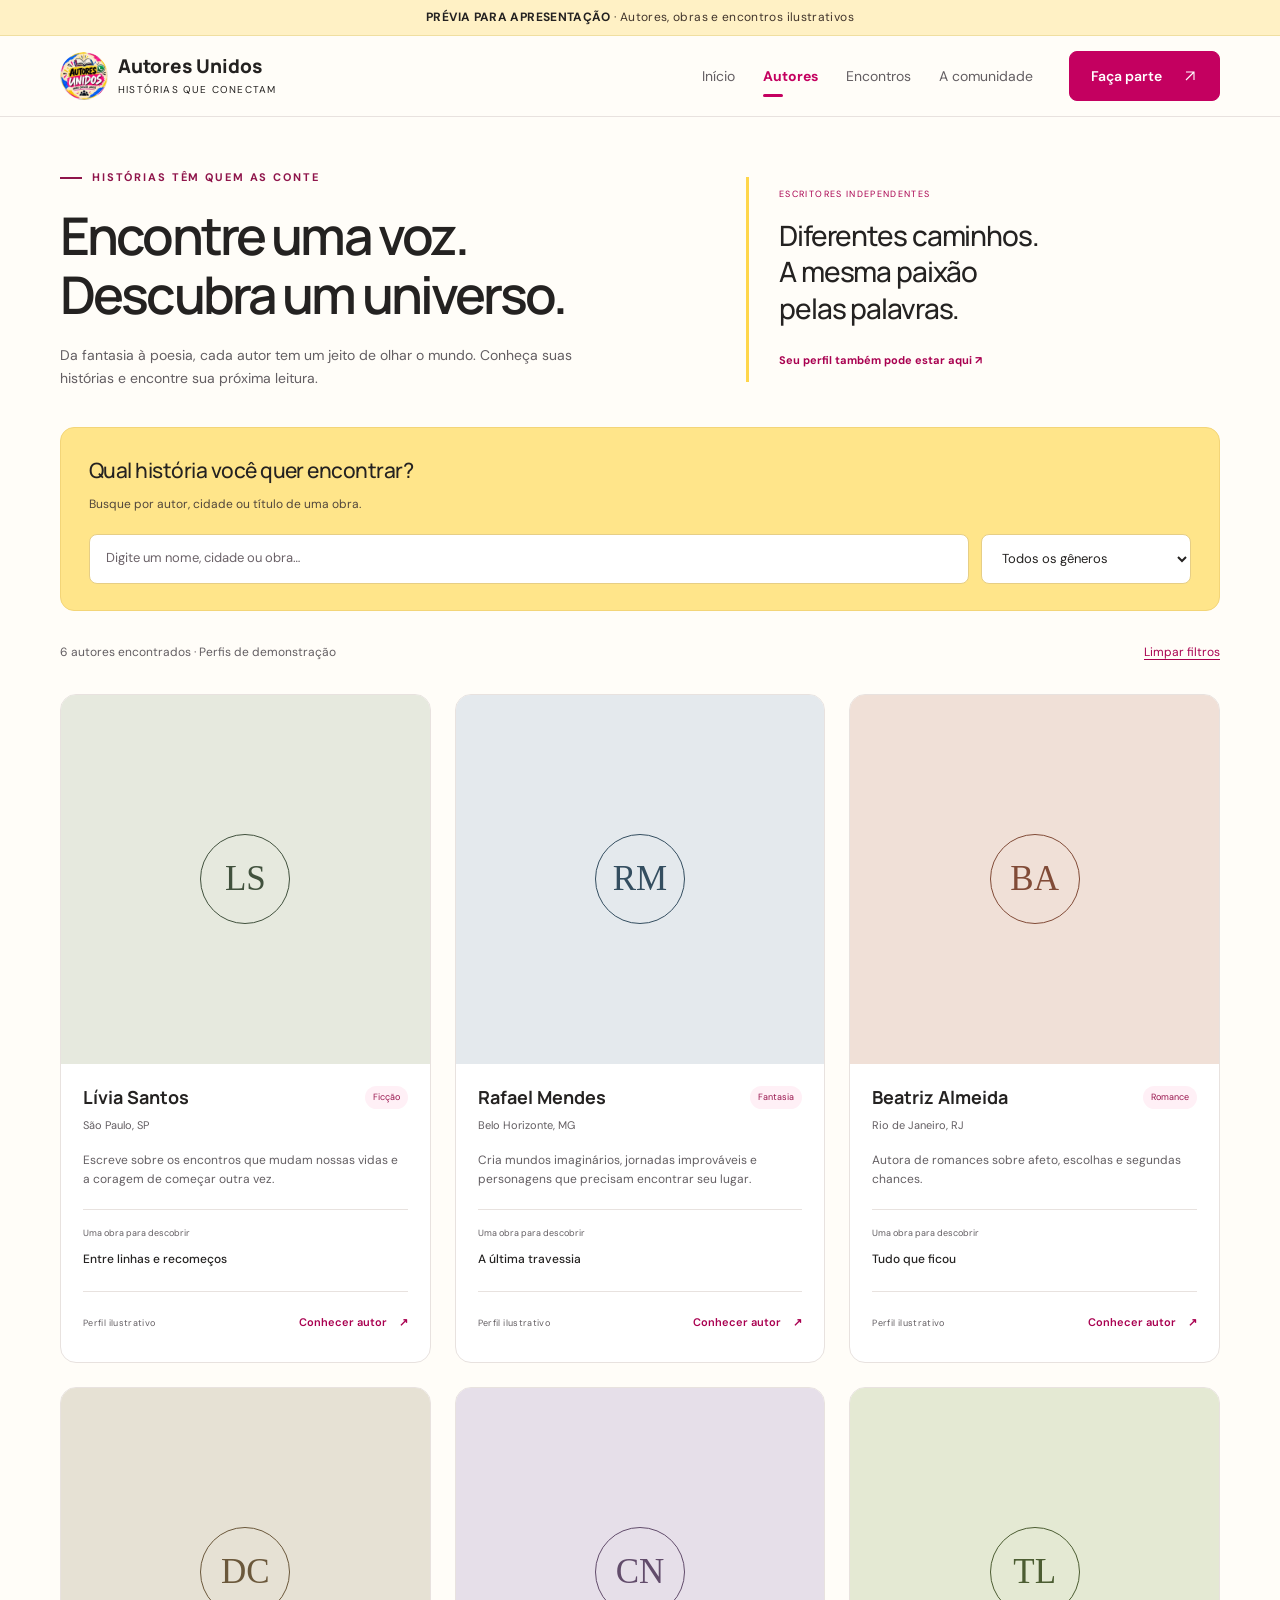
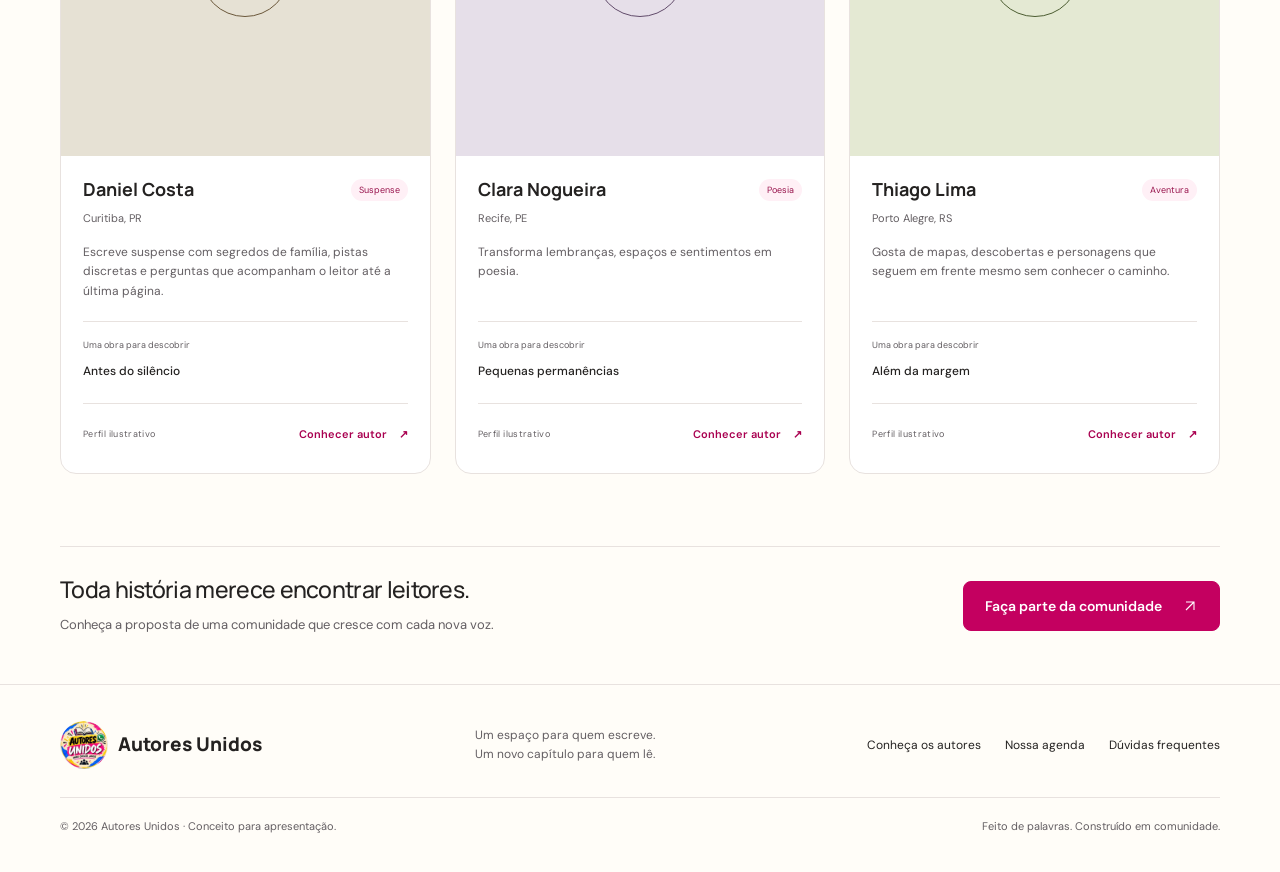
==== autores.html @ 0a494c83 "Reequilibra identidade com rosa e amarelo predominantes e títulos em preto" ====
<!doctype html>
<html lang="pt-BR"><head><meta charset="utf-8"><meta name="viewport" content="width=device-width,initial-scale=1"><meta name="theme-color" content="#c40060"><meta name="description" content="Conheça a proposta do Autores Unidos: uma comunidade para descobrir escritores, compartilhar histórias e crescer juntos."><title>Explore os autores · Autores Unidos</title><link rel="stylesheet" href="styles.css?v=20261111-pink-yellow-v7"><script src="app.js?v=20261111-pink-yellow-v7" defer></script></head><body data-page="authors"><div data-header></div><main id="conteudo"><div class="wrap"><section class="authors-intro"><div><div class="eyebrow">Histórias têm quem as conte</div><h1>Encontre uma voz.<br>Descubra um universo.</h1><p>Da fantasia à poesia, cada autor tem um jeito de olhar o mundo. Conheça suas histórias e encontre sua próxima leitura.</p></div><aside class="authors-invitation"><span>ESCRITORES INDEPENDENTES</span><strong>Diferentes caminhos.<br>A mesma paixão<br>pelas palavras.</strong><a class="text-link" href="participar.html#cadastro">Seu perfil também pode estar aqui ↗</a></aside></section><section class="catalogue" id="catalogo" aria-labelledby="catalogue-title"><div class="discovery-search"><div><h2 id="catalogue-title">Qual história você quer encontrar?</h2><p>Busque por autor, cidade ou título de uma obra.</p></div><div class="toolbar"><label><span class="sr-only">Buscar por nome, cidade ou obra</span><input id="search" type="search" placeholder="Digite um nome, cidade ou obra…" autocomplete="off"></label><label class="sr-only" for="genre">Filtrar por gênero</label><select id="genre"><option value="">Todos os gêneros</option><option>Ficção</option><option>Fantasia</option><option>Romance</option><option>Suspense</option><option>Poesia</option><option>Aventura</option></select></div></div><div class="catalogue-heading"><p class="results" id="result-count" role="status" aria-live="polite"></p><button class="clear-filters" id="clear-filters" type="button">Limpar filtros</button></div><div class="authors catalogue-grid" data-authors="6"></div></section><section class="quiet-cta"><div><h2>Toda história merece encontrar leitores.</h2><p>Conheça a proposta de uma comunidade que cresce com cada nova voz.</p></div><a class="button" href="participar.html#cadastro">Faça parte da comunidade <span aria-hidden="true">↗</span></a></section></div></main><div data-footer></div></body></html>
---- styles.css ----
@import url('https://fonts.googleapis.com/css2?family=DM+Sans:wght@400;500;600;700&family=Manrope:wght@400;500;600;700;800&display=swap');
:root{--paper:#fffdf8;--white:#fff;--ink:#242221;--muted:#635e62;--accent:#a90050;--yellow:#ffd64a;--line:#e8e2df;--pink:#c40060;--soft:#f7f2ee;--radius:16px}*{box-sizing:border-box}body{margin:0;background:var(--paper);color:var(--ink);font-family:'DM Sans',sans-serif;line-height:1.6}h1,h2,h3,p{margin:0}h1,h2,h3,.brand{font-family:Manrope,sans-serif}a{color:inherit;text-decoration:none}button,input,select{font:inherit}button,a,input,select,summary{outline-offset:5px}button{cursor:pointer}button:focus-visible,a:focus-visible,input:focus-visible,select:focus-visible,summary:focus-visible{outline:3px solid var(--pink)}.wrap{width:min(1160px,calc(100% - 64px));margin:auto}.notice{background:var(--accent);color:white;text-align:center;padding:8px 16px;font-size:12px;letter-spacing:.03em}.notice b{color:var(--yellow)}header{border-bottom:1px solid var(--line);background:var(--paper);position:sticky;top:0;z-index:10}.nav{height:86px;display:flex;align-items:center;gap:36px}.brand{font-size:19px;font-weight:800;display:inline-flex;align-items:center;gap:10px;line-height:1.15}.brand svg{width:36px;height:36px;flex-shrink:0}.brand small{display:block;font:10px 'DM Sans',sans-serif;letter-spacing:.17em;margin-top:5px;text-transform:uppercase}.nav nav{display:flex;gap:28px;margin-left:auto;align-items:center}.nav nav a{font-size:14px;color:var(--muted)}.nav nav a[aria-current=page]{color:var(--accent);font-weight:700}.button{display:inline-flex;align-items:center;justify-content:center;gap:20px;background:var(--accent);color:#fff;border:1px solid var(--accent);border-radius:8px;padding:13px 21px;font-size:14px;font-weight:600;min-height:48px;transition:background .18s,transform .18s}.button:hover{background:#a30050;transform:translateY(-2px)}.button.light{background:transparent;color:var(--ink);border-color:var(--line)}.button.light:hover{background:var(--soft)}.button.lime{background:var(--yellow);border-color:var(--yellow);color:var(--accent)}.menu{display:none;background:none;border:1px solid var(--line);border-radius:8px;padding:9px 13px;margin-left:auto}.eyebrow{font-size:11px;letter-spacing:.17em;text-transform:uppercase;font-weight:700;color:var(--accent);display:flex;align-items:center;gap:10px;margin-bottom:20px}.eyebrow:before{content:'';width:22px;height:2px;background:currentColor}h1{font-size:clamp(38px,5.3vw,66px);line-height:1.09;letter-spacing:-.055em;font-weight:600}h1 em{font-style:normal;color:var(--accent)}.hero{display:grid;grid-template-columns:1.05fr 1fr;gap:60px;align-items:center;padding:70px 0}.hero p{color:var(--muted);font-size:16px;max-width:440px;margin:24px 0 28px}.actions{display:flex;gap:12px;flex-wrap:wrap}.hero-foot{display:flex;align-items:center;gap:12px;margin-top:30px;font-size:12px;color:var(--muted)}.dots{display:flex;padding-left:5px}.dots i{width:28px;height:28px;display:grid;place-items:center;font-style:normal;background:var(--accent);color:#fff;border:2px solid var(--paper);border-radius:50%;margin-left:-5px;font-size:9px}.dots i:nth-child(2){background:var(--pink)}.dots i:nth-child(3){background:#a90050}.studio{background:#fff1c8;min-height:450px;border-radius:100px 16px 16px 16px;padding:36px 30px 22px;position:relative;display:flex;flex-direction:column;justify-content:space-between}.studio-top{display:flex;justify-content:flex-end;color:var(--accent);font-size:10px;text-transform:uppercase;letter-spacing:.16em}.book-scene{display:flex;align-items:center;justify-content:center;gap:12px;padding:40px 12px 28px;position:relative;border-bottom:12px solid #e9bd37}.book{aspect-ratio:2/3;width:140px;border-radius:2px 6px 6px 2px;box-shadow:inset 6px 0 0 #ffffff20,6px 10px 15px #17285620;display:flex;flex-direction:column;justify-content:space-between;padding:18px 14px;background:var(--accent);color:#f7f0d9;position:relative;overflow:hidden}.book small{font-size:7px;letter-spacing:.12em;text-transform:uppercase;position:relative;z-index:1}.book strong{font-family:Georgia,serif;font-weight:400;line-height:1.12;font-size:25px;position:relative;z-index:1}.book:after{content:'';width:130px;height:130px;border:1px solid #ffffff40;border-radius:50%;position:absolute;bottom:-25px;right:-40px;box-shadow:0 0 0 16px #ffffff0a,0 0 0 32px #ffffff0a}.book:nth-child(1){transform:rotate(-9deg) translateY(12px);background:#b45435}.book:nth-child(2){transform:translateY(-10px);z-index:1}.book:nth-child(3){transform:rotate(9deg) translateY(12px);background:#d5b56b;color:#352f23}.book-scene .book{width:30%;min-width:0}.studio-bottom{display:flex;align-items:center;justify-content:space-between;padding-top:24px;font-size:12px;color:var(--accent);gap:16px}.studio-bottom strong{font-family:Manrope;font-size:20px;font-weight:500;line-height:1.3}.studio-bottom span{width:48px;height:48px;border:1px solid #dec778;border-radius:50%;display:grid;place-items:center;font-size:24px;flex:none}.values{border-top:1px solid var(--line);border-bottom:1px solid var(--line);display:grid;grid-template-columns:repeat(3,1fr);padding:26px 0;gap:32px}.value{display:flex;gap:18px;align-items:flex-start}.value .number{font-size:12px;color:var(--pink);padding-top:3px}.value h2{font-size:16px;margin-bottom:5px}.value p{font-size:13px;color:var(--muted)}.section{padding:72px 0}.section-head{display:flex;align-items:flex-end;justify-content:space-between;gap:20px;margin-bottom:28px}.section-head h2{font-size:32px;font-weight:600;letter-spacing:-.04em;line-height:1.2}.section-head p{color:var(--muted);font-size:14px;margin-top:10px}.text-link{font-size:13px;color:var(--accent);font-weight:700;white-space:nowrap}.text-link:hover{text-decoration:underline}.authors{display:grid;grid-template-columns:repeat(4,1fr);gap:20px}.author{background:var(--white);border:1px solid var(--line);border-radius:var(--radius);overflow:hidden}.portrait{height:164px;background:var(--soft);display:flex;align-items:center;justify-content:center;position:relative;overflow:hidden}.portrait .monogram{width:90px;height:90px;border:1px solid currentColor;border-radius:50%;display:grid;place-items:center;font-family:Georgia,serif;font-size:35px}.portrait:after{content:'';position:absolute;width:220px;height:220px;border:1px solid currentColor;opacity:.13;border-radius:50%;top:65px;left:-80px}.portrait small{position:absolute;top:12px;left:14px;font-size:9px;letter-spacing:.1em;text-transform:uppercase}.author-body{padding:20px}.author h3{font-size:16px}.author p{font-size:12px;color:var(--muted);margin:6px 0 18px}.tag{border:1px solid var(--line);border-radius:20px;font-size:10px;padding:3px 9px;display:inline-block}.author-bottom{display:flex;align-items:center;justify-content:space-between;gap:12px}.icon-button{border:1px solid var(--line);border-radius:50%;width:34px;height:34px;background:none;color:var(--accent);display:grid;place-items:center}.icon-button:hover{background:var(--yellow)}.agenda-bg{background:#faf5ee;border-block:1px solid var(--line)}.event{display:grid;grid-template-columns:70px 1fr auto;gap:28px;align-items:center;padding:24px 0;border-top:1px solid #e8e2df}.date{border:1px solid #e8dfd5;border-radius:10px;text-align:center;padding:10px 0;color:var(--accent)}.date strong{font:600 28px Manrope;display:block;line-height:1.2}.date span{font-size:10px;text-transform:uppercase;letter-spacing:.1em}.event h3{font-size:18px;font-weight:600;margin:7px 0}.event p{font-size:12px;color:var(--muted)}.event .tag{background:var(--paper)}.event>button{font-size:13px}.community{display:grid;grid-template-columns:.8fr 1fr;gap:80px;align-items:start}.community h2{font-size:38px;font-weight:500;line-height:1.15;letter-spacing:-.04em;margin-bottom:20px}.community p{color:var(--muted);font-size:14px}.steps{list-style:none;padding:0;margin:0}.steps li{display:flex;gap:22px;padding:20px 0;border-top:1px solid var(--line)}.steps b{color:var(--pink);font-size:13px}.steps h3{font-size:17px;margin-bottom:6px}.cta-panel{background:var(--accent);border-radius:20px;padding:46px;display:flex;align-items:center;justify-content:space-between;gap:28px;color:#fff;margin-bottom:72px}.cta-panel h2{font-size:30px;font-weight:500;letter-spacing:-.04em;line-height:1.2}.cta-panel p{font-size:14px;color:#e2eaff;margin-top:12px;max-width:500px}.cta-panel .button{flex:none}footer{border-top:1px solid var(--line);padding:36px 0}.footer-top{display:flex;align-items:center;justify-content:space-between;gap:24px}.footer-top p{font-size:12px;color:var(--muted);max-width:260px}.footer-links{display:flex;gap:24px;font-size:12px}.footer-bottom{border-top:1px solid var(--line);margin-top:28px;padding-top:20px;display:flex;justify-content:space-between;gap:16px;font-size:11px;color:var(--muted)}.page-head{padding:60px 0 34px;max-width:760px}.page-head h1{font-size:46px}.page-head p{color:var(--muted);margin-top:18px}.toolbar{display:flex;gap:12px;flex-wrap:wrap;margin-bottom:24px}.toolbar label{flex:1;min-width:180px}.toolbar input,.toolbar select{width:100%;min-height:48px;padding:12px 16px;border:1px solid var(--line);background:white;border-radius:8px;color:var(--ink)}.toolbar select{width:auto;min-width:160px}.sr-only{position:absolute;width:1px;height:1px;padding:0;overflow:hidden;clip:rect(0,0,0,0);white-space:nowrap;border:0}.results{font-size:12px;color:var(--muted);margin-bottom:20px}.empty{padding:40px;border:1px dashed var(--line);border-radius:12px;text-align:center;grid-column:1/-1}.participation{display:grid;grid-template-columns:1fr 1fr;gap:60px;padding-bottom:72px}.form-box{background:white;padding:32px;border:1px solid var(--line);border-radius:16px}.form-box h2{font-size:22px;margin-bottom:12px}.form-box p{font-size:13px;color:var(--muted);margin-bottom:24px}.field{display:block;margin:18px 0;font-size:13px;font-weight:600}.field input,.field select{display:block;width:100%;margin-top:8px;padding:12px;border:1px solid var(--line);border-radius:8px;min-height:48px;background:white;color:var(--ink)}.check{font-size:12px;display:flex;gap:10px;align-items:flex-start;margin:20px 0;color:var(--muted)}.check input{margin-top:4px}.form-box .button{width:100%}.success{border-left:3px solid var(--accent);background:var(--soft);padding:18px;margin-top:20px;font-size:14px}details{border-top:1px solid var(--line);padding:20px 0}summary{cursor:pointer;font-weight:600;font-size:14px}details p{margin-top:12px!important}.faq{margin-top:32px}.faq h2{margin-bottom:20px}dialog{border:1px solid var(--line);border-radius:18px;padding:0;width:min(560px,calc(100% - 32px));max-height:85dvh;color:var(--ink);background:var(--paper)}dialog::backdrop{background:#111d38c4;backdrop-filter:blur(4px)}.modal-head{display:flex;justify-content:space-between;align-items:center;padding:18px 24px;border-bottom:1px solid var(--line)}.modal-head p{font-size:11px;letter-spacing:.1em;text-transform:uppercase;color:var(--muted)}.modal-body{padding:28px}.modal-body h2{font-size:28px;letter-spacing:-.04em;line-height:1.2;margin:16px 0}.modal-body p{font-size:14px;color:var(--muted);margin:12px 0}.modal-body h3{font-size:16px;margin:24px 0 10px}.modal-body ul{padding-left:20px;font-size:14px;color:var(--muted)}.modal-body .book{width:110px;margin:16px 0}.modal-body .button{margin-top:12px}.demo-note{font-size:11px!important;background:#fff1c8;padding:12px;border-radius:6px;color:var(--accent)!important}.skip{position:fixed;top:-60px;left:12px;z-index:100;background:white;padding:10px}.skip:focus{top:10px}.catalogue{padding-bottom:72px}
@media(min-width:1500px){.hero{padding-block:90px}}@media(max-width:1000px){.hero{gap:30px}.studio{min-height:400px;padding:26px 20px}.book strong{font-size:20px}.authors{grid-template-columns:repeat(2,1fr)}.community{gap:40px}.nav{gap:20px}.nav nav{gap:18px}.nav>.button{padding-inline:14px}}@media(max-width:760px){.wrap{width:calc(100% - 40px)}.nav{height:72px}.nav>.button{display:none}.menu{display:block}.nav nav{display:none;position:absolute;top:72px;left:0;right:0;background:var(--paper);border-bottom:1px solid var(--line);padding:20px;flex-direction:column;align-items:stretch;gap:0}.nav nav.open{display:flex}.nav nav a{padding:12px}.hero{grid-template-columns:1fr;padding:42px 0;gap:34px}h1{max-width:540px}.hero p{max-width:100%}.studio{min-height:360px;border-radius:60px 12px 12px}.book-scene{max-width:420px;width:100%;margin:auto}.book strong{font-size:25px}.values{grid-template-columns:1fr;gap:22px}.value p{max-width:420px}.section{padding:46px 0}.section-head h2{font-size:28px}.section-head{align-items:start}.event{grid-template-columns:60px 1fr;gap:18px}.event>button{grid-column:2;justify-self:start;padding:8px 14px;min-height:44px}.community,.participation{grid-template-columns:1fr;gap:30px}.community h2{font-size:32px}.cta-panel{padding:28px;flex-direction:column;align-items:flex-start;margin-bottom:46px}.footer-top{flex-wrap:wrap}.footer-links{width:100%;flex-wrap:wrap}.footer-bottom{flex-direction:column}.page-head{padding-top:40px}.page-head h1{font-size:38px}.participation{padding-bottom:46px}.form-box{padding:24px}}@media(max-width:400px){.wrap{width:calc(100% - 32px)}.authors{grid-template-columns:1fr}.section-head{flex-direction:column;gap:12px}.book strong{font-size:20px}.studio{min-height:330px}.studio-bottom strong{font-size:18px}.studio-top{font-size:9px}.actions .button{width:100%}.toolbar select{width:100%}.brand{font-size:17px}.notice{font-size:10px}.cta-panel h2{font-size:26px}}@media(prefers-reduced-motion:reduce){*,*:before,*:after{scroll-behavior:auto!important;transition:none!important}}

/* Portraits are illustrative stock photographs for the presentation. */
.portrait{height:210px}.portrait img{position:absolute;inset:0;width:100%;height:100%;object-fit:cover;object-position:center top;display:block}.portrait img[hidden]{display:none}.portrait:after{display:none}.portrait small{z-index:1;background:#ffffffed;padding:4px 8px;border-radius:4px;color:var(--accent)}.profile-portrait{height:240px;overflow:hidden;border-radius:10px;margin-bottom:22px;background:var(--soft)}.profile-portrait img{display:block;width:100%;height:100%;object-fit:cover;object-position:center top}@media(max-width:400px){.portrait{height:240px}}

/* Homepage carousel keeps the catalogue unchanged. */
.carousel-viewport{overflow:hidden;border-radius:var(--radius)}.home-carousel .authors{display:flex;gap:20px;transition:transform .55s ease;will-change:transform}.home-carousel .author{flex:0 0 calc((100% - 60px)/4);min-width:0}.carousel-controls{display:flex;justify-content:space-between;align-items:center;gap:16px;margin-top:22px}.carousel-count{font-size:11px;letter-spacing:.12em;color:var(--muted);font-variant-numeric:tabular-nums}.carousel-buttons{display:flex;gap:10px;align-items:center}.carousel-button,.carousel-pause{border:1px solid var(--line);background:transparent;color:var(--accent);border-radius:8px;min-height:44px}.carousel-button{width:44px;display:grid;place-items:center}.carousel-button svg{width:18px;height:18px;fill:none;stroke:currentColor;stroke-width:1.6;stroke-linecap:round;stroke-linejoin:round}.carousel-pause{font-size:11px;padding:0 12px}.carousel-button:hover,.carousel-pause:hover{background:var(--soft)}@media(max-width:1000px){.home-carousel .author{flex-basis:calc((100% - 20px)/2)}}@media(max-width:400px){.home-carousel .author{flex-basis:100%}.carousel-controls{gap:8px}.carousel-buttons{gap:6px}.carousel-pause{padding-inline:8px}.carousel-count{font-size:10px}}[id]{scroll-margin-top:100px}
/* Editorial layouts for agenda and community. */
.subpage-intro{display:grid;grid-template-columns:1.15fr 1fr;gap:80px;align-items:end;padding:56px 0 40px}.subpage-intro h1{font-size:clamp(38px,4.6vw,56px)}.intro-aside{padding-bottom:6px}.intro-aside p{font-size:15px;color:var(--muted);max-width:420px;margin-bottom:20px}.featured-event{display:grid;grid-template-columns:.8fr 1.2fr;background:#faf5ee;border:1px solid var(--line);border-radius:20px;overflow:hidden}.featured-visual{background:var(--accent);color:var(--yellow);padding:28px;display:flex;align-items:center;flex-direction:column;justify-content:space-between;gap:24px;position:relative;overflow:hidden}.visual-label{font-size:9px;letter-spacing:.2em;z-index:1}.calendar-art{width:180px;background:var(--paper);color:var(--accent);border-radius:12px;box-shadow:12px 12px 0 #d6ad35;transform:rotate(-7deg);text-align:center;padding-bottom:18px;z-index:1}.calendar-art>span{display:block;border-bottom:1px solid var(--line);padding:12px;font-size:11px;letter-spacing:.2em}.calendar-art strong{font:500 96px/1.3 Manrope;letter-spacing:-.07em;padding-right:5px}.calendar-art small{display:block;font-size:10px;letter-spacing:.12em}.visual-caption{font-size:10px;color:#fbeaf1;z-index:1}.featured-visual:after{content:'';position:absolute;width:340px;height:340px;border:1px solid #ffffff1f;border-radius:50%;left:-170px;top:40px;box-shadow:0 0 0 50px #ffffff05,0 0 0 100px #ffffff05}.featured-copy{padding:40px 44px}.featured-copy .eyebrow{font-size:10px;margin-bottom:18px}.featured-copy h2{font-size:30px;line-height:1.2;font-weight:500;letter-spacing:-.035em}.featured-copy>p{font-size:14px;color:var(--muted);margin-top:18px;max-width:460px}.featured-meta{display:flex;flex-wrap:wrap;gap:8px 16px;margin:22px 0;font-size:10px;color:var(--accent)}.featured-meta span+span:before{content:'·';margin-right:16px}.agenda-filter{display:flex;flex-direction:column;gap:8px;min-width:215px}.agenda-filter label{font-size:11px;color:var(--muted)}.agenda-filter select{min-height:44px;border:1px solid var(--line);border-radius:8px;padding:10px 14px;background:white;color:var(--ink);font-size:13px}.meeting-grid{display:grid;grid-template-columns:repeat(3,1fr);gap:20px}.meeting-card{background:white;border:1px solid var(--line);border-radius:14px;padding:24px;display:flex;flex-direction:column;min-width:0}.meeting-top{display:flex;align-items:center;justify-content:space-between;gap:12px}.meeting-index{font-size:11px;color:#6b6268}.meeting-card .tag{background:var(--soft);border-color:transparent;font-size:10px}.meeting-date{display:flex;gap:12px;align-items:center;margin:24px 0 20px;color:var(--accent)}.meeting-date>strong{font:500 54px/1 Manrope;letter-spacing:-.07em}.meeting-date>span{font-size:11px;line-height:1.3;letter-spacing:.08em}.meeting-date small{display:block;font-size:10px;color:var(--muted);margin-top:5px}.meeting-card h3{font-size:20px;line-height:1.3;letter-spacing:-.035em;margin-bottom:14px}.meeting-card>p{font-size:13px;color:var(--muted);margin-bottom:24px}.meeting-bottom{margin-top:auto;padding-top:18px;border-top:1px solid var(--line);display:flex;align-items:center;gap:12px;justify-content:space-between}.meeting-bottom>span{font-size:10px;color:var(--muted)}.meeting-bottom .icon-button{width:40px;height:40px;flex:none}.meeting-bottom svg{width:16px;height:16px;fill:none;stroke:currentColor;stroke-width:1.5}.agenda-disclaimer{font-size:11px;color:var(--muted);margin-top:18px}.quiet-cta{padding:28px 0 48px;display:flex;gap:28px;align-items:center;justify-content:space-between;border-top:1px solid var(--line)}.quiet-cta h2{font-size:23px;line-height:1.3;font-weight:500;letter-spacing:-.03em}.quiet-cta p{font-size:13px;color:var(--muted);margin-top:10px}.quiet-cta .button{flex:none}.community-intro{display:grid;grid-template-columns:1.15fr 1fr;gap:64px;padding:56px 0 48px;align-items:center}.community-intro h1{font-size:clamp(36px,4.4vw,54px)}.community-intro>div>p{font-size:15px;color:var(--muted);margin:22px 0 26px;max-width:475px}.community-intro .actions{align-items:center;gap:22px}.community-board{background:#fff2c9;border-radius:16px;padding:28px;color:var(--accent)}.board-top{display:flex;align-items:center;justify-content:space-between;gap:16px;font-size:8px;letter-spacing:.13em;border-bottom:1px solid #e8d99d;padding-bottom:20px}.board-words{display:flex;flex-direction:column;font:500 clamp(25px,3vw,38px)/1.3 Manrope;letter-spacing:-.055em;padding:24px 0}.board-words>span:nth-child(2){color:#a90050}.board-words em{font:italic 1.1em Georgia;color:var(--pink)}.board-bottom{border-top:1px solid #e8d99d;padding-top:18px;display:flex;gap:16px;align-items:center}.board-bottom p{font-size:11px;line-height:1.5}.board-avatars{display:flex;padding-left:6px;flex:none}.board-avatars img{border-radius:50%;border:2px solid #fff2c9;object-fit:cover;margin-left:-6px}.community-benefits{border-block:1px solid var(--line);padding:30px 0;display:grid;grid-template-columns:repeat(3,1fr);gap:32px}.benefit-index{font-size:9px;letter-spacing:.12em;color:var(--pink)}.community-benefits h2{font-size:19px;font-weight:600;line-height:1.3;letter-spacing:-.03em;margin:14px 0 12px;max-width:260px}.community-benefits p{font-size:13px;color:var(--muted);max-width:310px}.join-layout{padding:64px 0;display:grid;grid-template-columns:1fr 1fr;gap:80px;align-items:start}.join-intro{padding-top:20px}.join-intro h2{font-size:36px;font-weight:500;letter-spacing:-.045em;line-height:1.2}.join-intro>p{font-size:14px;color:var(--muted);margin:20px 0 28px;max-width:420px}.join-checklist{padding:0;margin:0 0 28px;list-style:none;display:grid;gap:20px}.join-checklist li{display:flex;gap:14px;align-items:flex-start}.join-checklist li>span{width:28px;height:28px;border-radius:50%;background:var(--soft);display:grid;place-items:center;font-size:11px;color:var(--accent);flex:none}.join-checklist strong{font-size:13px}.join-checklist p{font-size:12px;color:var(--muted);margin-top:4px}.join-layout .form-box{padding:28px}.join-layout .form-box>p{margin-bottom:16px}.join-layout .field{margin:16px 0;font-size:12px}.join-layout .field input,.join-layout .field select{font-size:13px}.community-faq{padding:40px 0 64px;border-top:1px solid var(--line);display:grid;grid-template-columns:1fr 1.4fr;gap:80px}.community-faq h2{font-size:30px;font-weight:500;line-height:1.2;letter-spacing:-.04em}.community-faq>div>p{font-size:13px;color:var(--muted);margin-top:18px}.community-faq details:first-child{border-top:0;padding-top:0}.community-faq details p{font-size:13px;color:var(--muted)}.community-faq summary{font-size:13px}
/* Vector arrows avoid missing-glyph boxes on different operating systems. */
.button span[aria-hidden=true]{font-size:0;display:inline-block;width:16px;height:16px;flex:none;background:currentColor;mask:url("data:image/svg+xml,%3Csvg xmlns='http://www.w3.org/2000/svg' viewBox='0 0 24 24'%3E%3Cpath d='M6 18 18 6M6 6h12v12' fill='none' stroke='black' stroke-width='1.6'/%3E%3C/svg%3E") center/contain no-repeat}.icon-button[data-author]{font-size:0}.icon-button[data-author]:after{content:'';display:block;width:16px;height:16px;background:currentColor;mask:url("data:image/svg+xml,%3Csvg xmlns='http://www.w3.org/2000/svg' viewBox='0 0 24 24'%3E%3Cpath d='M6 18 18 6M6 6h12v12' fill='none' stroke='black' stroke-width='1.6'/%3E%3C/svg%3E") center/contain no-repeat}
@media(max-width:1000px){.subpage-intro{gap:40px}.featured-copy{padding:32px}.meeting-card{padding:20px}.meeting-card h3{font-size:18px}.community-intro{gap:36px}.join-layout,.community-faq{gap:40px}.board-top{font-size:7px}.board-words{font-size:32px}}
@media(max-width:760px){.subpage-intro{grid-template-columns:1fr;gap:20px;padding:36px 0 28px}.subpage-intro h1{font-size:40px}.intro-aside p{max-width:560px;font-size:14px}.featured-event{grid-template-columns:1fr}.featured-visual{min-height:290px;padding:24px}.calendar-art{width:150px}.calendar-art strong{font-size:76px}.calendar-art>span{padding:8px}.featured-copy{padding:28px}.featured-copy h2{font-size:27px}.meeting-grid{grid-template-columns:1fr}.meeting-card{padding:24px}.meeting-card h3{font-size:22px}.meeting-date{margin-block:20px 16px}.agenda-section .section-head{flex-direction:column;align-items:stretch}.agenda-filter{max-width:100%}.quiet-cta{flex-direction:column;align-items:flex-start;padding-bottom:36px}.quiet-cta h2{font-size:22px}.community-intro{grid-template-columns:1fr;padding:36px 0;gap:30px}.community-intro h1{font-size:38px}.community-board{padding:24px}.board-words{font-size:37px}.community-benefits{grid-template-columns:1fr;gap:24px;padding-block:28px}.community-benefits h2,.community-benefits p{max-width:none}.community-benefits h2{margin-block:10px}.join-layout{grid-template-columns:1fr;padding:40px 0;gap:28px}.join-intro{padding:0}.join-intro h2{font-size:31px}.join-layout .form-box{padding:24px}.community-faq{grid-template-columns:1fr;gap:30px;padding-bottom:40px}.community-faq h2 br{display:none}.board-top{font-size:8px}}
@media(max-width:400px){.community-intro h1,.subpage-intro h1{font-size:34px}.community-intro .actions{align-items:flex-start;flex-direction:column;gap:16px}.board-top{flex-direction:column;align-items:flex-start;gap:8px}.board-words{font-size:32px}.featured-copy{padding:24px}.featured-copy h2{font-size:24px}.featured-meta{gap:8px}.featured-meta span+span:before{margin-right:8px}.meeting-card h3{font-size:20px}.quiet-cta .button{width:100%;font-size:13px}}

/* Taller portrait frames preserve the face-focused source framing. */
.portrait{height:auto;aspect-ratio:1/1}.profile-portrait{height:320px}.profile-portrait img{object-fit:contain;background:var(--soft)}@media(max-width:400px){.portrait{height:auto;aspect-ratio:1/1}}
/* Autores Unidos identity: pink and yellow lead; blue is a minor detail of the original mark. */
.brand-logo{width:48px;height:48px;object-fit:contain;border-radius:50%;flex:none}.nav{height:80px}.button{background:var(--pink);border-color:var(--pink)}.button:hover{background:#a30050;border-color:#a30050}.button.light{background:transparent;border-color:var(--line);color:var(--ink)}.button.light:hover{background:var(--soft);border-color:var(--line)}.button.lime{background:var(--yellow);border-color:var(--yellow);color:#242221}.button.lime:hover{background:#ffcc22;border-color:#ffcc22}.notice{background:#fff1c5}.notice b{color:#242221}.nav nav a[aria-current=page]{position:relative;color:var(--accent)}.nav nav a[aria-current=page]:after{content:'';height:3px;width:20px;background:var(--pink);position:absolute;left:0;bottom:-10px;border-radius:2px}.nav nav a:hover,.text-link:hover{color:var(--pink)}.brand small{letter-spacing:.12em}.home-hero{padding:56px 0;gap:48px}.home-hero h1{font-size:clamp(40px,4.5vw,60px);font-weight:600;line-height:1.1}.home-hero h1 em{color:var(--pink)}.home-hero p{margin:22px 0 26px;max-width:440px;font-size:15px}.home-hero .studio{background:#fff0bb;border-radius:20px;min-height:430px;padding:28px}.studio-top{justify-content:space-between;gap:20px;font-size:8px;letter-spacing:.13em}.studio-bottom{border-top:1px solid #ead599;color:var(--ink);padding-top:20px}.studio-bottom>span{color:var(--pink);border-color:#e0c773}.book-scene{padding-top:36px;padding-bottom:28px;border-bottom:10px solid #e8c04d;gap:12px}.book-scene .book:nth-child(1){background:#a90050;color:white}.book-scene .book:nth-child(2){background:#c40060;color:white}.book-scene .book:nth-child(3){background:#ffd64a;color:#242221}.home-avatars{display:flex;padding-left:6px}.home-avatars img{object-fit:cover;border-radius:50%;border:2px solid var(--paper);margin-left:-6px}.hero-foot{gap:12px;margin-top:26px}.home-values{background:white;border:1px solid var(--line);border-radius:12px;padding:24px;gap:24px}.home-values .number{background:#fff0f6;color:var(--pink);border-radius:6px;padding:6px;font-size:10px}.home-values .value{gap:12px}.home-values h2{font-size:14px}.home-values p{font-size:12px}.home-agenda{display:grid;grid-template-columns:1fr 1fr;gap:20px}.home-agenda .event{grid-template-columns:60px 1fr;background:white;border:1px solid var(--line);border-radius:14px;padding:24px;gap:16px}.home-agenda .event h3{font-size:18px;line-height:1.3;letter-spacing:-.03em}.home-agenda .event>button{grid-column:2;justify-self:start;min-height:40px;padding:8px 14px;font-size:11px}.home-agenda .date{align-self:start;background:#fff5ce;border:0;color:#242221}.home-agenda .tag{background:#fff0f6;border-color:transparent;color:var(--accent)}.home-about .steps li{border-top:0;padding:16px 0}.home-about .steps li+li{border-top:1px solid var(--line)}.home-about .steps b{background:#fff0f6;width:32px;height:32px;display:grid;place-items:center;flex:none;border-radius:8px;font-size:10px}.home-about .steps h3{font-size:16px}.home-about h2{font-size:36px}.author{transition:border-color .2s,box-shadow .2s}.author:hover{border-color:#e0b4c7;box-shadow:0 8px 26px #24222109}.author-body{padding:18px}.author-title{display:flex;align-items:center;justify-content:space-between;gap:8px}.author-title h3{font-size:15px;line-height:1.3}.author-title .tag{font-size:9px;padding:3px 7px;white-space:nowrap;flex:none;background:#fff0f6;border-color:transparent;color:var(--accent)}.author p.author-city{font-size:11px;margin:8px 0 16px}.profile-note{font-size:9px;color:var(--muted);letter-spacing:.04em}.authors-intro{display:grid;grid-template-columns:1.3fr 1fr;align-items:center;gap:70px;padding:52px 0 38px}.authors-intro h1{font-size:clamp(36px,4.2vw,52px);line-height:1.13}.authors-intro p{font-size:14px;color:var(--muted);max-width:520px;margin-top:20px}.authors-invitation{border-left:3px solid var(--yellow);padding:10px 0 10px 30px}.authors-invitation>span{display:block;font-size:9px;color:var(--accent);letter-spacing:.15em;margin-bottom:16px}.authors-invitation strong{font:500 28px/1.3 Manrope;letter-spacing:-.04em;display:block;margin-bottom:20px}.authors-invitation a{font-size:11px}.discovery-search{padding:26px 28px;background:#a90050;color:white;border-radius:14px}.discovery-search h2{font-size:21px;font-weight:500;letter-spacing:-.025em}.discovery-search p{font-size:12px;color:#635e62;margin-top:7px}.discovery-search .toolbar{margin:20px 0 0;gap:12px;flex-wrap:nowrap}.discovery-search input{min-height:50px;font-size:13px}.discovery-search select{font-size:13px;min-height:50px;width:210px}.discovery-search input::placeholder{color:#6b6268}.catalogue-heading{display:flex;justify-content:space-between;align-items:center;gap:20px;margin:24px 0}.catalogue-heading .results{margin:0}.clear-filters{background:none;border:0;color:var(--accent);font-size:12px;text-decoration:underline;text-underline-offset:3px;padding:8px 0}.clear-filters:hover{color:var(--pink)}.catalogue-grid{grid-template-columns:repeat(3,minmax(0,1fr));gap:24px}.catalog-author .author-body{padding:22px;display:flex;flex-direction:column;flex:1}.catalog-author{display:flex;flex-direction:column}.catalog-author .author-title h3{font-size:18px}.catalog-author .portrait{flex:none}.catalog-author p.author-bio{font-size:12px;line-height:1.6;color:var(--muted);margin:0 0 20px}.author-book{border-top:1px solid var(--line);padding-top:16px;margin-top:auto;margin-bottom:20px}.author-book small{font-size:9px;color:var(--muted);display:block;margin-bottom:5px}.author-book strong{font-size:12px;font-weight:500}.catalog-author .author-bottom{border-top:1px solid var(--line);padding-top:14px}.profile-button{display:inline-flex;align-items:center;gap:12px;border:0;background:none;color:var(--accent);font-size:11px;font-weight:600;padding:8px 0}.profile-button:hover{color:var(--pink)}.profile-button span{font-family:Arial,sans-serif}.catalogue .empty h3{font-size:20px;font-weight:500}.catalogue .empty p{font-size:13px;color:var(--muted);margin-top:10px}.community-board{color:var(--ink)}.board-words>span:nth-child(2){color:var(--accent)}.board-words em{color:var(--pink)}.board-top,.board-bottom{border-color:#e2d59d}.board-avatars img{border-color:#fff2c9}.board-bottom p{color:var(--muted)}.calendar-art{color:var(--accent)}.featured-event{background:#fffbf2}.featured-visual{background:#a90050}.date{color:var(--accent)}.cta-panel{background:#a90050}.cta-panel p{color:#fbeaf1}.success{background:#fff1f7}.demo-note{background:#fff4d2;color:#242221!important}.community-intro h1 em{color:var(--pink)}
@media(max-width:1000px){.home-hero{gap:28px}.home-hero .studio{padding:22px;min-height:400px}.home-values{padding:22px}.catalogue-grid{grid-template-columns:repeat(2,minmax(0,1fr))}.authors-intro{gap:36px}.authors-invitation strong{font-size:24px}.author-title{flex-wrap:wrap}.home-carousel .author-title .tag{font-size:9px}.studio-top{font-size:7px}.home-agenda .event{padding:20px}}
@media(max-width:760px){.nav{height:72px}.brand-logo{width:44px;height:44px}.nav nav a[aria-current=page]:after{left:12px;bottom:4px}.home-hero{padding:36px 0;gap:30px}.home-hero h1{font-size:40px}.home-hero .studio{min-height:360px;padding:24px}.studio-top{font-size:8px}.home-values{gap:20px}.home-values h2{font-size:16px}.home-values p{font-size:13px}.home-agenda{grid-template-columns:1fr}.home-about h2{font-size:32px}.authors-intro{grid-template-columns:1fr;padding:36px 0 28px;gap:24px}.authors-intro h1{font-size:38px}.authors-invitation{display:none}.discovery-search{padding:22px}.discovery-search .toolbar{flex-wrap:wrap}.discovery-search .toolbar label{flex-basis:100%}.discovery-search select{width:100%}.catalogue-grid{gap:18px}.catalog-author .author-body{padding:18px}.catalog-author .author-title h3{font-size:16px}.catalogue-heading{gap:12px}.catalogue-heading .results{font-size:10px}.clear-filters{font-size:11px;white-space:nowrap}.home-carousel .author-title{flex-direction:column;align-items:flex-start;gap:8px}.home-hero .hero-foot{font-size:11px}}
@media(max-width:500px){.catalogue-grid{grid-template-columns:1fr}.catalog-author .author-title{flex-wrap:nowrap}.catalog-author .author-title h3{font-size:18px}.catalog-author .author-body{padding:22px}.catalog-author .portrait{aspect-ratio:1/1}.home-hero h1{font-size:36px}.home-agenda .event{grid-template-columns:52px 1fr}.discovery-search h2{font-size:19px}.studio-bottom strong{font-size:19px}.authors-intro h1{font-size:34px}}

/* Revised brand balance: bright accents, warm neutrals and readable dark text. */
.notice{background:#fff1c5;color:#40342b;border-bottom:1px solid #f0dfa1}.notice b{color:#242221}.nav nav a[aria-current=page]{color:var(--pink)}.eyebrow{color:#8f154b}.text-link,.profile-button,.clear-filters,.icon-button{color:#a90050}.carousel-button,.carousel-pause{color:#6f1e43}.author-title .tag,.home-agenda .tag{background:#fff0f6;color:#98144d}.discovery-search{background:#ffe58a;color:#242221;border:1px solid #f3d578}.discovery-search p{color:#51463b}.discovery-search input,.discovery-search select{border-color:#e6ce86}.featured-visual{background:#ffd64a;color:#242221}.featured-visual:after{border-color:#24222116;box-shadow:0 0 0 50px #24222104,0 0 0 100px #24222104}.visual-label,.visual-caption{color:#443619}.calendar-art{color:#242221;box-shadow:12px 12px 0 #d9b32d}.featured-meta,.meeting-date,.date{color:#242221}.featured-event{background:#fffbf2;border-color:#ece2ce}.cta-panel{background:#fff0b5;color:#242221;border:1px solid #eddda0}.cta-panel p{color:#5e513f}.cta-panel .button.lime{background:var(--pink);border-color:var(--pink);color:white}.cta-panel .button.lime:hover{background:#a30050;border-color:#a30050}.book-scene .book:nth-child(1){background:#292525;color:white;box-shadow:inset 5px 0 #2362ba,6px 10px 15px #24222120}.book-scene .book:nth-child(2){background:#c40060;color:white}.book-scene .book:nth-child(3){background:#ffd64a;color:#242221}.board-words>span:nth-child(2){color:#242221}.board-words em{color:#c40060}.home-values .number,.home-about .steps b{color:#a90050}.agenda-bg{background:#fcf6e9}.author:hover{border-color:#dcb4c5}.success{border-color:var(--pink)}.footer-links a:hover{color:var(--pink)}
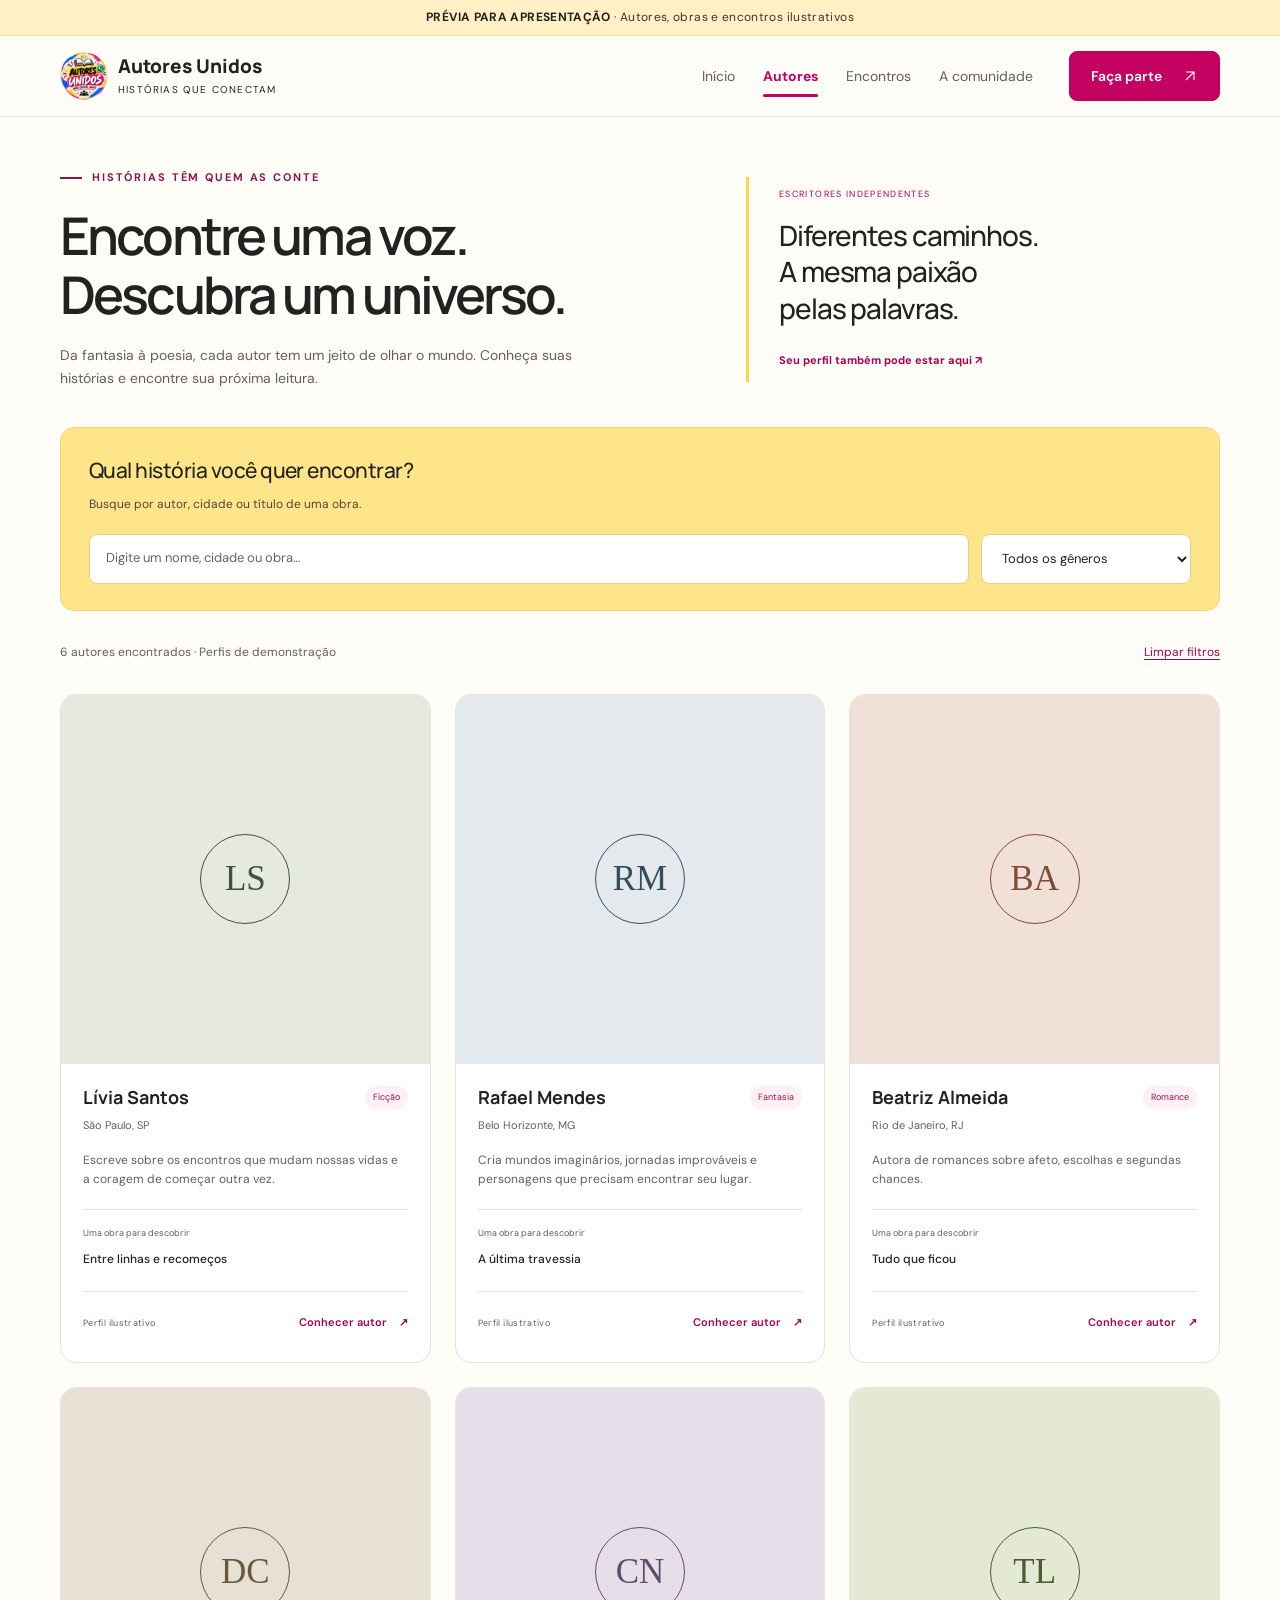
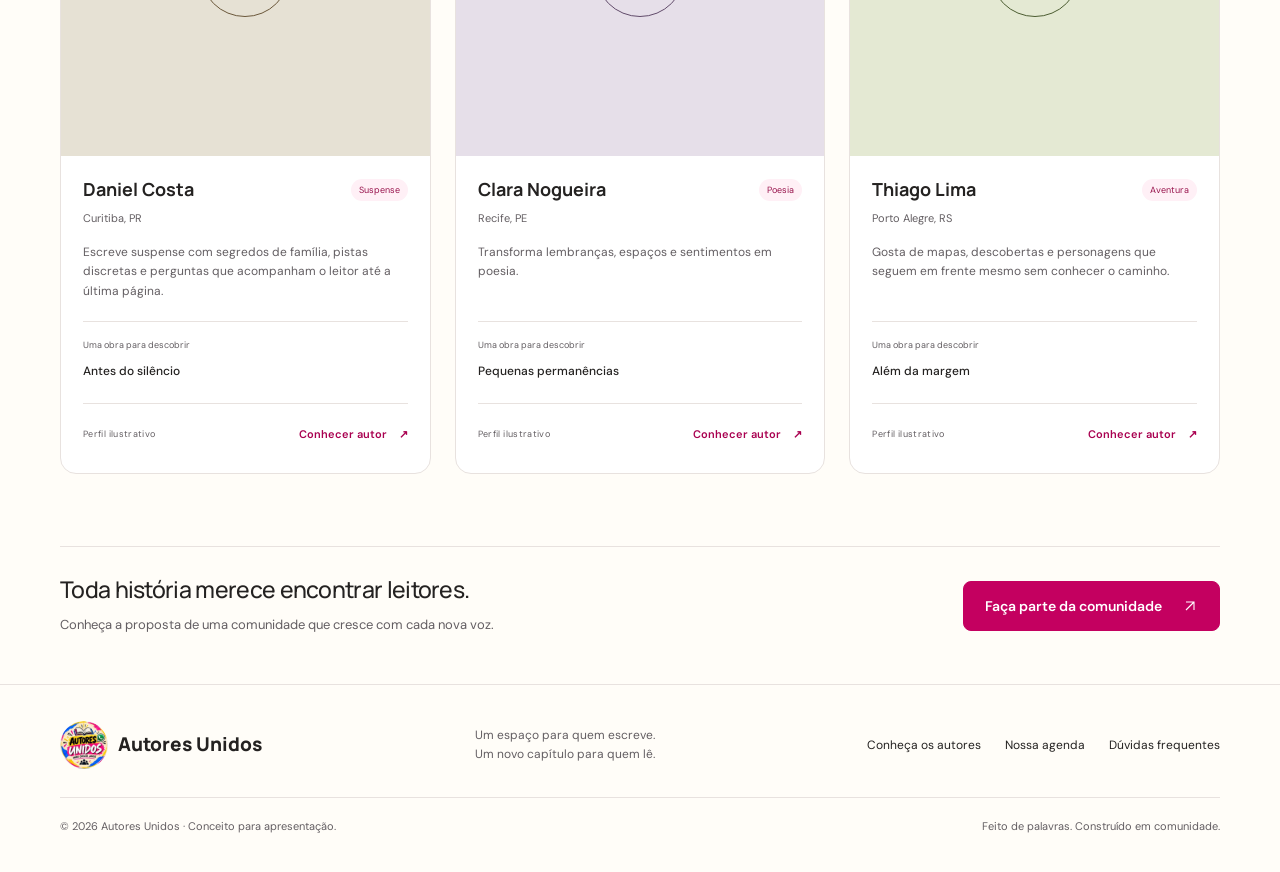
==== commit d42f5880: "Estende sublinhado do menu ativo por toda a largura do texto" ====
--- a/autores.html
+++ b/autores.html
@@ -1,2 +1,2 @@
 <!doctype html>
-<html lang="pt-BR"><head><meta charset="utf-8"><meta name="viewport" content="width=device-width,initial-scale=1"><meta name="theme-color" content="#c40060"><meta name="description" content="Conheça a proposta do Autores Unidos: uma comunidade para descobrir escritores, compartilhar histórias e crescer juntos."><title>Explore os autores · Autores Unidos</title><link rel="stylesheet" href="styles.css?v=20261111-pink-yellow-v7"><script src="app.js?v=20261111-pink-yellow-v7" defer></script></head><body data-page="authors"><div data-header></div><main id="conteudo"><div class="wrap"><section class="authors-intro"><div><div class="eyebrow">Histórias têm quem as conte</div><h1>Encontre uma voz.<br>Descubra um universo.</h1><p>Da fantasia à poesia, cada autor tem um jeito de olhar o mundo. Conheça suas histórias e encontre sua próxima leitura.</p></div><aside class="authors-invitation"><span>ESCRITORES INDEPENDENTES</span><strong>Diferentes caminhos.<br>A mesma paixão<br>pelas palavras.</strong><a class="text-link" href="participar.html#cadastro">Seu perfil também pode estar aqui ↗</a></aside></section><section class="catalogue" id="catalogo" aria-labelledby="catalogue-title"><div class="discovery-search"><div><h2 id="catalogue-title">Qual história você quer encontrar?</h2><p>Busque por autor, cidade ou título de uma obra.</p></div><div class="toolbar"><label><span class="sr-only">Buscar por nome, cidade ou obra</span><input id="search" type="search" placeholder="Digite um nome, cidade ou obra…" autocomplete="off"></label><label class="sr-only" for="genre">Filtrar por gênero</label><select id="genre"><option value="">Todos os gêneros</option><option>Ficção</option><option>Fantasia</option><option>Romance</option><option>Suspense</option><option>Poesia</option><option>Aventura</option></select></div></div><div class="catalogue-heading"><p class="results" id="result-count" role="status" aria-live="polite"></p><button class="clear-filters" id="clear-filters" type="button">Limpar filtros</button></div><div class="authors catalogue-grid" data-authors="6"></div></section><section class="quiet-cta"><div><h2>Toda história merece encontrar leitores.</h2><p>Conheça a proposta de uma comunidade que cresce com cada nova voz.</p></div><a class="button" href="participar.html#cadastro">Faça parte da comunidade <span aria-hidden="true">↗</span></a></section></div></main><div data-footer></div></body></html>+<html lang="pt-BR"><head><meta charset="utf-8"><meta name="viewport" content="width=device-width,initial-scale=1"><meta name="theme-color" content="#c40060"><meta name="description" content="Conheça a proposta do Autores Unidos: uma comunidade para descobrir escritores, compartilhar histórias e crescer juntos."><title>Explore os autores · Autores Unidos</title><link rel="stylesheet" href="styles.css?v=20261111-nav-v8"><script src="app.js?v=20261111-nav-v8" defer></script></head><body data-page="authors"><div data-header></div><main id="conteudo"><div class="wrap"><section class="authors-intro"><div><div class="eyebrow">Histórias têm quem as conte</div><h1>Encontre uma voz.<br>Descubra um universo.</h1><p>Da fantasia à poesia, cada autor tem um jeito de olhar o mundo. Conheça suas histórias e encontre sua próxima leitura.</p></div><aside class="authors-invitation"><span>ESCRITORES INDEPENDENTES</span><strong>Diferentes caminhos.<br>A mesma paixão<br>pelas palavras.</strong><a class="text-link" href="participar.html#cadastro">Seu perfil também pode estar aqui ↗</a></aside></section><section class="catalogue" id="catalogo" aria-labelledby="catalogue-title"><div class="discovery-search"><div><h2 id="catalogue-title">Qual história você quer encontrar?</h2><p>Busque por autor, cidade ou título de uma obra.</p></div><div class="toolbar"><label><span class="sr-only">Buscar por nome, cidade ou obra</span><input id="search" type="search" placeholder="Digite um nome, cidade ou obra…" autocomplete="off"></label><label class="sr-only" for="genre">Filtrar por gênero</label><select id="genre"><option value="">Todos os gêneros</option><option>Ficção</option><option>Fantasia</option><option>Romance</option><option>Suspense</option><option>Poesia</option><option>Aventura</option></select></div></div><div class="catalogue-heading"><p class="results" id="result-count" role="status" aria-live="polite"></p><button class="clear-filters" id="clear-filters" type="button">Limpar filtros</button></div><div class="authors catalogue-grid" data-authors="6"></div></section><section class="quiet-cta"><div><h2>Toda história merece encontrar leitores.</h2><p>Conheça a proposta de uma comunidade que cresce com cada nova voz.</p></div><a class="button" href="participar.html#cadastro">Faça parte da comunidade <span aria-hidden="true">↗</span></a></section></div></main><div data-footer></div></body></html>
--- a/styles.css
+++ b/styles.css
@@ -25,3 +25,6 @@
 
 /* Revised brand balance: bright accents, warm neutrals and readable dark text. */
 .notice{background:#fff1c5;color:#40342b;border-bottom:1px solid #f0dfa1}.notice b{color:#242221}.nav nav a[aria-current=page]{color:var(--pink)}.eyebrow{color:#8f154b}.text-link,.profile-button,.clear-filters,.icon-button{color:#a90050}.carousel-button,.carousel-pause{color:#6f1e43}.author-title .tag,.home-agenda .tag{background:#fff0f6;color:#98144d}.discovery-search{background:#ffe58a;color:#242221;border:1px solid #f3d578}.discovery-search p{color:#51463b}.discovery-search input,.discovery-search select{border-color:#e6ce86}.featured-visual{background:#ffd64a;color:#242221}.featured-visual:after{border-color:#24222116;box-shadow:0 0 0 50px #24222104,0 0 0 100px #24222104}.visual-label,.visual-caption{color:#443619}.calendar-art{color:#242221;box-shadow:12px 12px 0 #d9b32d}.featured-meta,.meeting-date,.date{color:#242221}.featured-event{background:#fffbf2;border-color:#ece2ce}.cta-panel{background:#fff0b5;color:#242221;border:1px solid #eddda0}.cta-panel p{color:#5e513f}.cta-panel .button.lime{background:var(--pink);border-color:var(--pink);color:white}.cta-panel .button.lime:hover{background:#a30050;border-color:#a30050}.book-scene .book:nth-child(1){background:#292525;color:white;box-shadow:inset 5px 0 #2362ba,6px 10px 15px #24222120}.book-scene .book:nth-child(2){background:#c40060;color:white}.book-scene .book:nth-child(3){background:#ffd64a;color:#242221}.board-words>span:nth-child(2){color:#242221}.board-words em{color:#c40060}.home-values .number,.home-about .steps b{color:#a90050}.agenda-bg{background:#fcf6e9}.author:hover{border-color:#dcb4c5}.success{border-color:var(--pink)}.footer-links a:hover{color:var(--pink)}
+
+/* Active navigation underline follows the complete label. */
+.nav nav a[aria-current=page]:after{left:0;right:0;width:auto}@media(max-width:760px){.nav nav a{width:fit-content}.nav nav a[aria-current=page]:after{left:12px;right:12px;width:auto}}
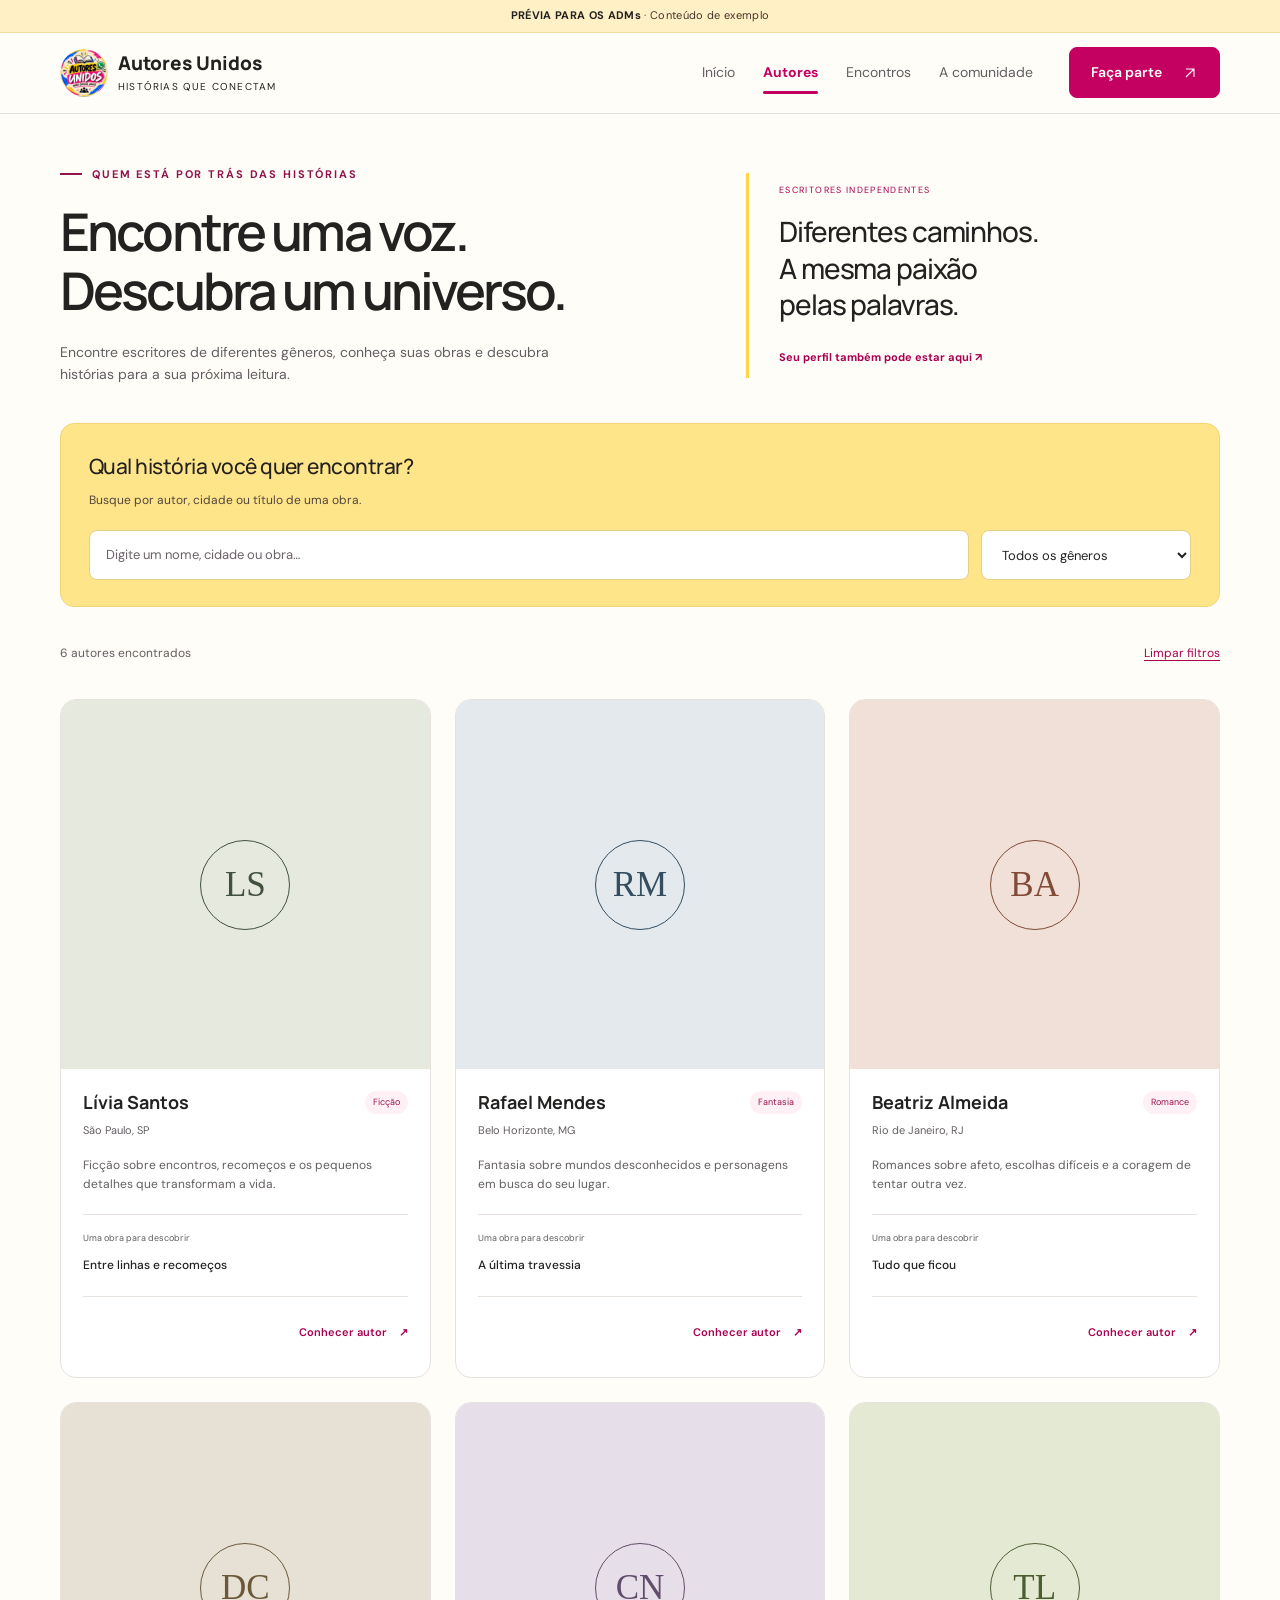
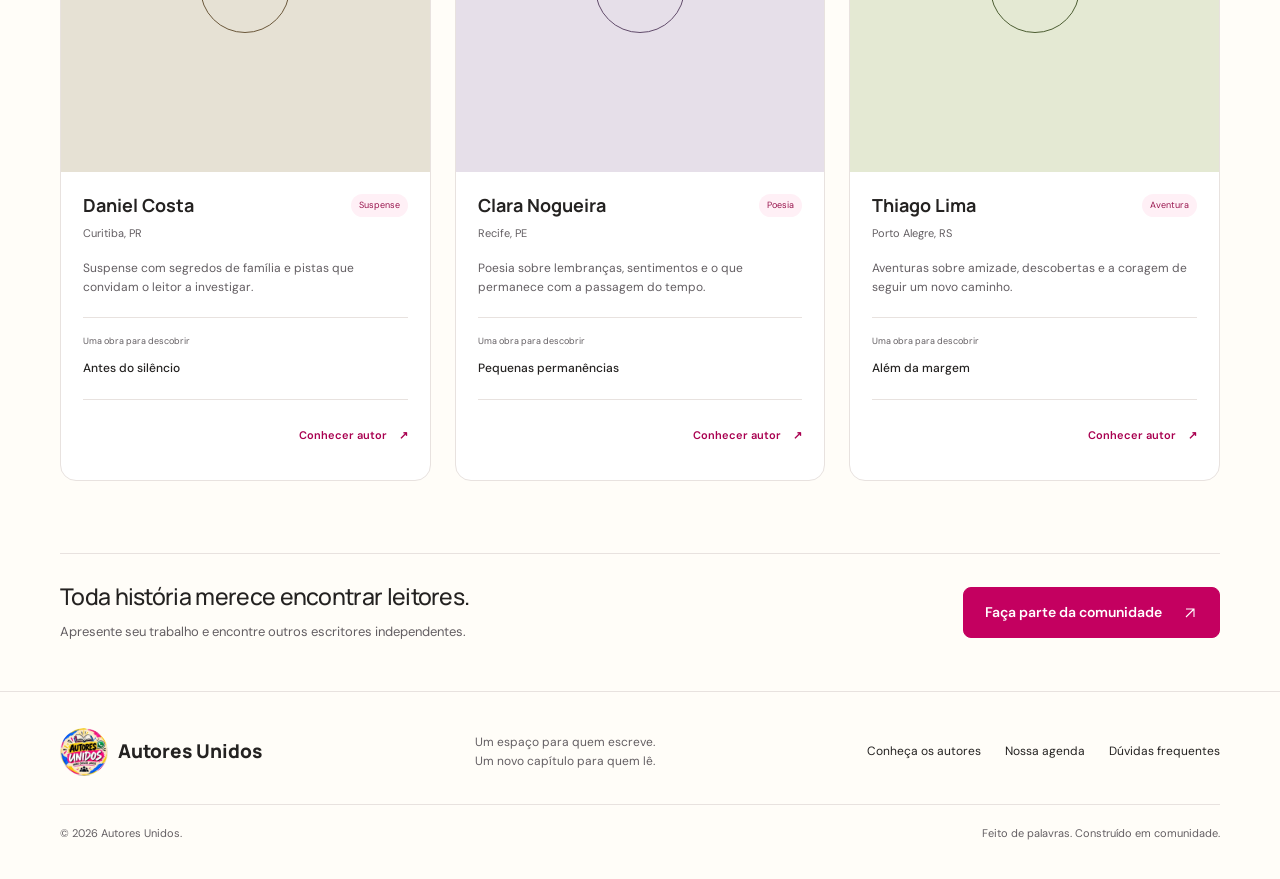
==== commit f62d254d: "Revisa versão móvel, padroniza perfis e reduz avisos repetidos da prévia" ====
--- a/autores.html
+++ b/autores.html
@@ -1,2 +1,2 @@
 <!doctype html>
-<html lang="pt-BR"><head><meta charset="utf-8"><meta name="viewport" content="width=device-width,initial-scale=1"><meta name="theme-color" content="#c40060"><meta name="description" content="Conheça a proposta do Autores Unidos: uma comunidade para descobrir escritores, compartilhar histórias e crescer juntos."><title>Explore os autores · Autores Unidos</title><link rel="stylesheet" href="styles.css?v=20261111-nav-v8"><script src="app.js?v=20261111-nav-v8" defer></script></head><body data-page="authors"><div data-header></div><main id="conteudo"><div class="wrap"><section class="authors-intro"><div><div class="eyebrow">Histórias têm quem as conte</div><h1>Encontre uma voz.<br>Descubra um universo.</h1><p>Da fantasia à poesia, cada autor tem um jeito de olhar o mundo. Conheça suas histórias e encontre sua próxima leitura.</p></div><aside class="authors-invitation"><span>ESCRITORES INDEPENDENTES</span><strong>Diferentes caminhos.<br>A mesma paixão<br>pelas palavras.</strong><a class="text-link" href="participar.html#cadastro">Seu perfil também pode estar aqui ↗</a></aside></section><section class="catalogue" id="catalogo" aria-labelledby="catalogue-title"><div class="discovery-search"><div><h2 id="catalogue-title">Qual história você quer encontrar?</h2><p>Busque por autor, cidade ou título de uma obra.</p></div><div class="toolbar"><label><span class="sr-only">Buscar por nome, cidade ou obra</span><input id="search" type="search" placeholder="Digite um nome, cidade ou obra…" autocomplete="off"></label><label class="sr-only" for="genre">Filtrar por gênero</label><select id="genre"><option value="">Todos os gêneros</option><option>Ficção</option><option>Fantasia</option><option>Romance</option><option>Suspense</option><option>Poesia</option><option>Aventura</option></select></div></div><div class="catalogue-heading"><p class="results" id="result-count" role="status" aria-live="polite"></p><button class="clear-filters" id="clear-filters" type="button">Limpar filtros</button></div><div class="authors catalogue-grid" data-authors="6"></div></section><section class="quiet-cta"><div><h2>Toda história merece encontrar leitores.</h2><p>Conheça a proposta de uma comunidade que cresce com cada nova voz.</p></div><a class="button" href="participar.html#cadastro">Faça parte da comunidade <span aria-hidden="true">↗</span></a></section></div></main><div data-footer></div></body></html>+<html lang="pt-BR"><head><meta charset="utf-8"><meta name="viewport" content="width=device-width,initial-scale=1"><meta name="theme-color" content="#c40060"><meta name="description" content="Conheça a proposta do Autores Unidos: uma comunidade para descobrir escritores, compartilhar histórias e crescer juntos."><title>Explore os autores · Autores Unidos</title><link rel="stylesheet" href="styles.css?v=20261111-review-v9"><script src="app.js?v=20261111-review-v9" defer></script></head><body data-page="authors"><div data-header></div><main id="conteudo"><div class="wrap"><section class="authors-intro"><div><div class="eyebrow">Quem está por trás das histórias</div><h1>Encontre uma voz.<br>Descubra um universo.</h1><p>Encontre escritores de diferentes gêneros, conheça suas obras e descubra histórias para a sua próxima leitura.</p></div><aside class="authors-invitation"><span>ESCRITORES INDEPENDENTES</span><strong>Diferentes caminhos.<br>A mesma paixão<br>pelas palavras.</strong><a class="text-link" href="participar.html#cadastro">Seu perfil também pode estar aqui ↗</a></aside></section><section class="catalogue" id="catalogo" aria-labelledby="catalogue-title"><div class="discovery-search"><div><h2 id="catalogue-title">Qual história você quer encontrar?</h2><p>Busque por autor, cidade ou título de uma obra.</p></div><div class="toolbar"><label><span class="sr-only">Buscar por nome, cidade ou obra</span><input id="search" type="search" placeholder="Digite um nome, cidade ou obra…" autocomplete="off"></label><label class="sr-only" for="genre">Filtrar por gênero</label><select id="genre"><option value="">Todos os gêneros</option><option>Ficção</option><option>Fantasia</option><option>Romance</option><option>Suspense</option><option>Poesia</option><option>Aventura</option></select></div></div><div class="catalogue-heading"><p class="results" id="result-count" role="status" aria-live="polite"></p><button class="clear-filters" id="clear-filters" type="button">Limpar filtros</button></div><div class="authors catalogue-grid" data-authors="6"></div></section><section class="quiet-cta"><div><h2>Toda história merece encontrar leitores.</h2><p>Apresente seu trabalho e encontre outros escritores independentes.</p></div><a class="button" href="participar.html#cadastro">Faça parte da comunidade <span aria-hidden="true">↗</span></a></section></div></main><div data-footer></div></body></html>
--- a/styles.css
+++ b/styles.css
@@ -28,3 +28,8 @@
 
 /* Active navigation underline follows the complete label. */
 .nav nav a[aria-current=page]:after{left:0;right:0;width:auto}@media(max-width:760px){.nav nav a{width:fit-content}.nav nav a[aria-current=page]:after{left:12px;right:12px;width:auto}}
+/* Mobile review: constrain grid contents instead of hiding horizontal overflow. */
+.menu-lines{display:inline-block;width:18px;height:2px;background:currentColor;position:relative;flex:none}.menu-lines:before,.menu-lines:after{content:'';position:absolute;left:0;width:18px;height:2px;background:currentColor}.menu-lines:before{top:-6px}.menu-lines:after{top:6px}.author-bottom{justify-content:flex-end}.profile-button{min-height:44px}.icon-button{width:44px;height:44px;flex:none}.clear-filters{min-height:44px}.notice{padding:7px 12px;font-size:11px}.author-bio{max-width:42ch}.author-book strong{line-height:1.5}.carousel-controls{min-height:44px}.form-box input,.form-box select{font-size:16px}
+@media(max-width:760px){.nav{gap:12px;height:72px}.nav .brand{gap:8px;font-size:16px;min-width:0}.brand-logo{width:38px;height:38px}.brand small{font-size:8px;letter-spacing:.07em;white-space:nowrap}.menu{display:flex;align-items:center;justify-content:center;gap:10px;min-height:44px;flex:none;white-space:nowrap;padding:10px 12px;font-size:13px}.menu-lines{margin-block:6px}.notice{font-size:10px}.hero,.community-intro,.subpage-intro,.authors-intro,.community,.join-layout,.community-faq{grid-template-columns:minmax(0,1fr)}.hero>*{min-width:0}.home-hero .studio{width:100%;min-width:0;min-height:300px;padding:22px}.studio-top{font-size:7px;gap:12px}.studio-top>span{min-width:0;overflow-wrap:anywhere}.book-scene{padding-inline:0;gap:8px;max-width:100%}.book-scene .book{padding:14px 8px;min-width:0;overflow-wrap:anywhere}.book small{font-size:6px}.book strong{font-size:20px}.eyebrow{font-size:10px;letter-spacing:.11em;line-height:1.6}.eyebrow:before{flex:none}.home-hero h1{font-size:clamp(30px,8.5vw,40px)}.home-hero p{font-size:15px}.author p.author-city{font-size:12px}.catalog-author p.author-bio{font-size:14px}.author-book strong{font-size:14px}.author-book small{font-size:11px}.profile-button{font-size:13px}.tag{font-size:11px}.meeting-card>p,.join-checklist p,.community-benefits p,.community-faq details p{font-size:14px}.field input,.field select,.toolbar input,.toolbar select{font-size:16px}.modal-head{position:sticky;top:0;background:var(--paper);z-index:2}.modal-body{padding:22px}.modal-body .profile-portrait{height:auto;aspect-ratio:1}.featured-copy h2{overflow-wrap:normal}.footer-links a{min-height:44px;display:inline-flex;align-items:center}.quiet-cta .button,.cta-panel .button{max-width:100%}.cta-panel{padding:26px}.community-faq h2{word-spacing:normal}.home-carousel .author-title h3{font-size:16px}}
+@media(max-width:600px){.home-carousel .author{flex-basis:100%}.home-carousel .author-title{flex-direction:row;align-items:center}.home-carousel .portrait{max-height:none}.carousel-count{font-size:11px}.carousel-pause{font-size:12px}.home-values{padding:20px}.home-hero .actions{flex-direction:column;align-items:stretch}.home-hero .actions .button{width:100%}}
+@media(max-width:400px){.menu{width:44px;padding:0}.menu-label{display:none}.studio-bottom strong{font-size:18px}.studio-bottom{gap:10px}.studio-bottom>span{width:40px;height:40px}.book strong{font-size:17px}.home-hero .hero-foot{font-size:11px}.notice{font-size:9px}.authors-intro h1,.community-intro h1,.subpage-intro h1{font-size:32px}.catalog-author .author-title{flex-wrap:wrap}.toolbar label{min-width:0}.discovery-search{padding:20px}.discovery-search h2{font-size:18px}.catalogue-heading{align-items:center}.meeting-card{padding:22px}.home-agenda .event{padding:18px}.profile-button{gap:8px}}
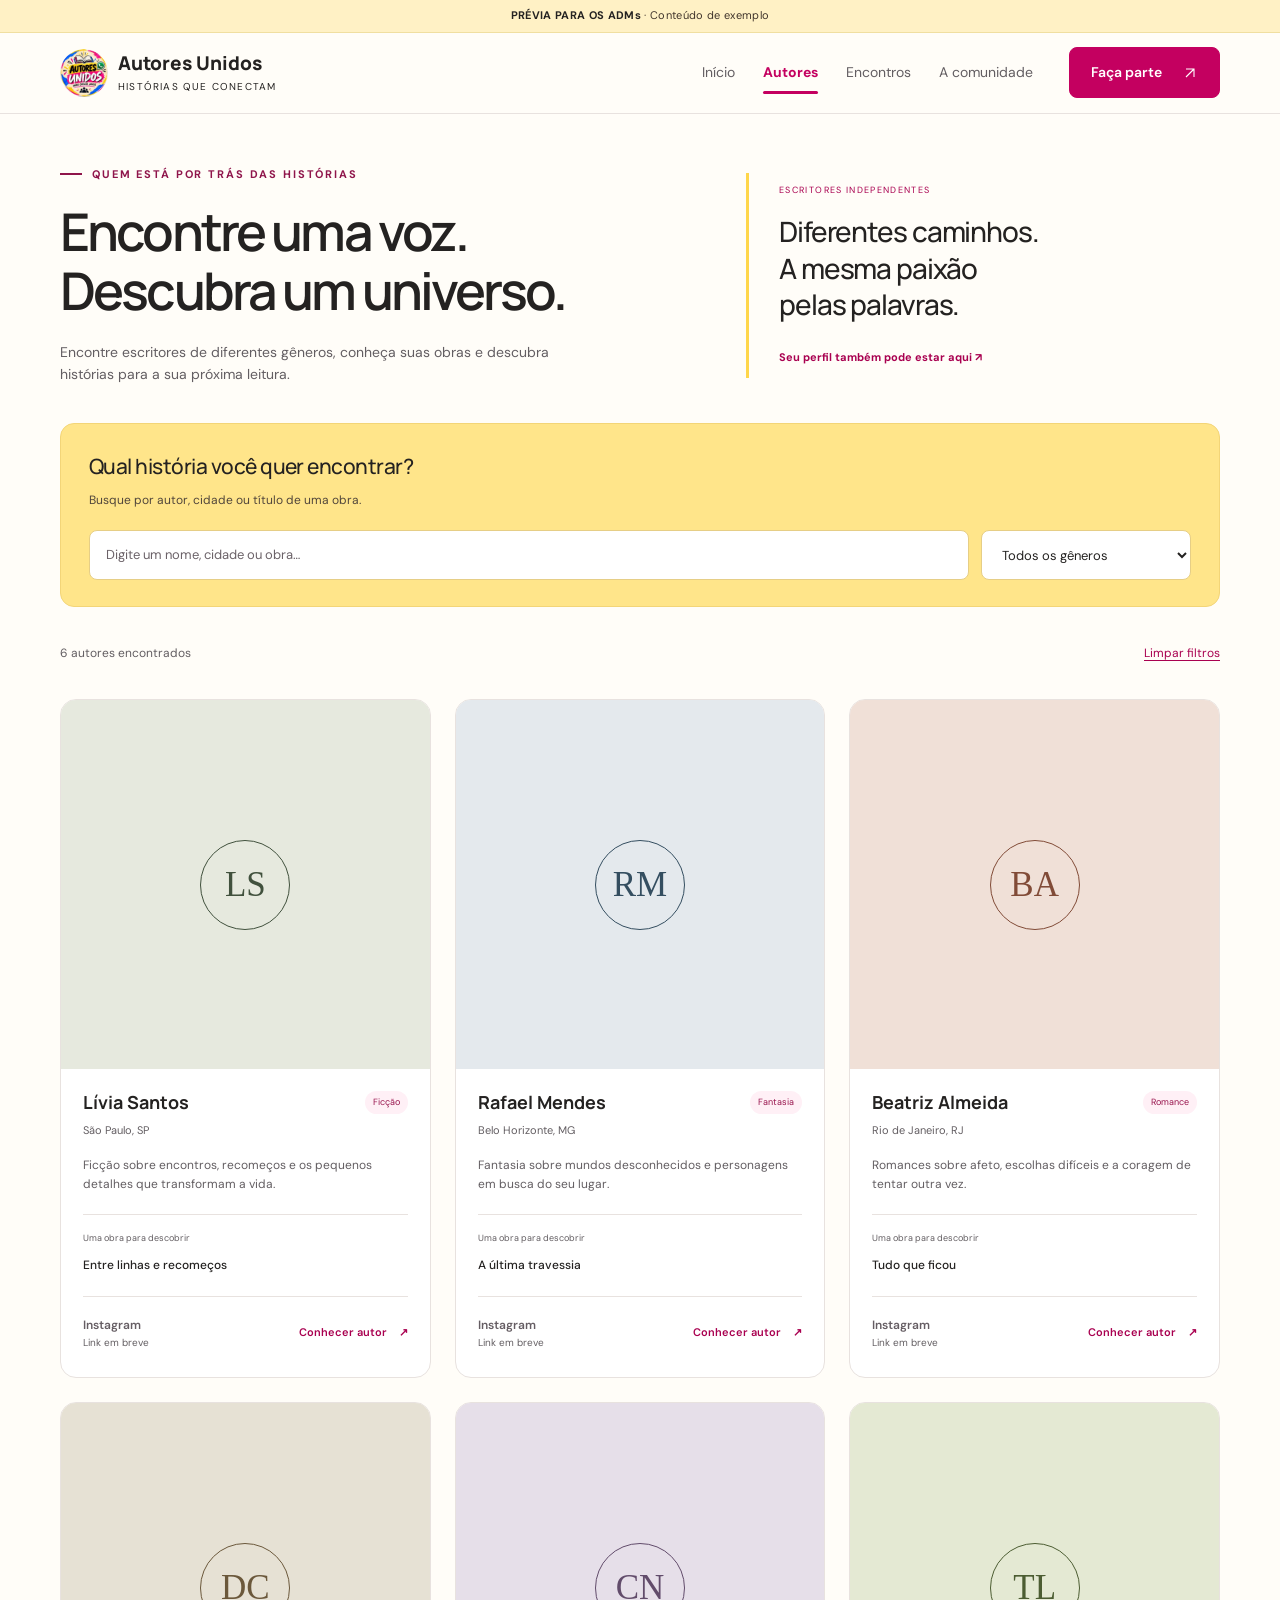
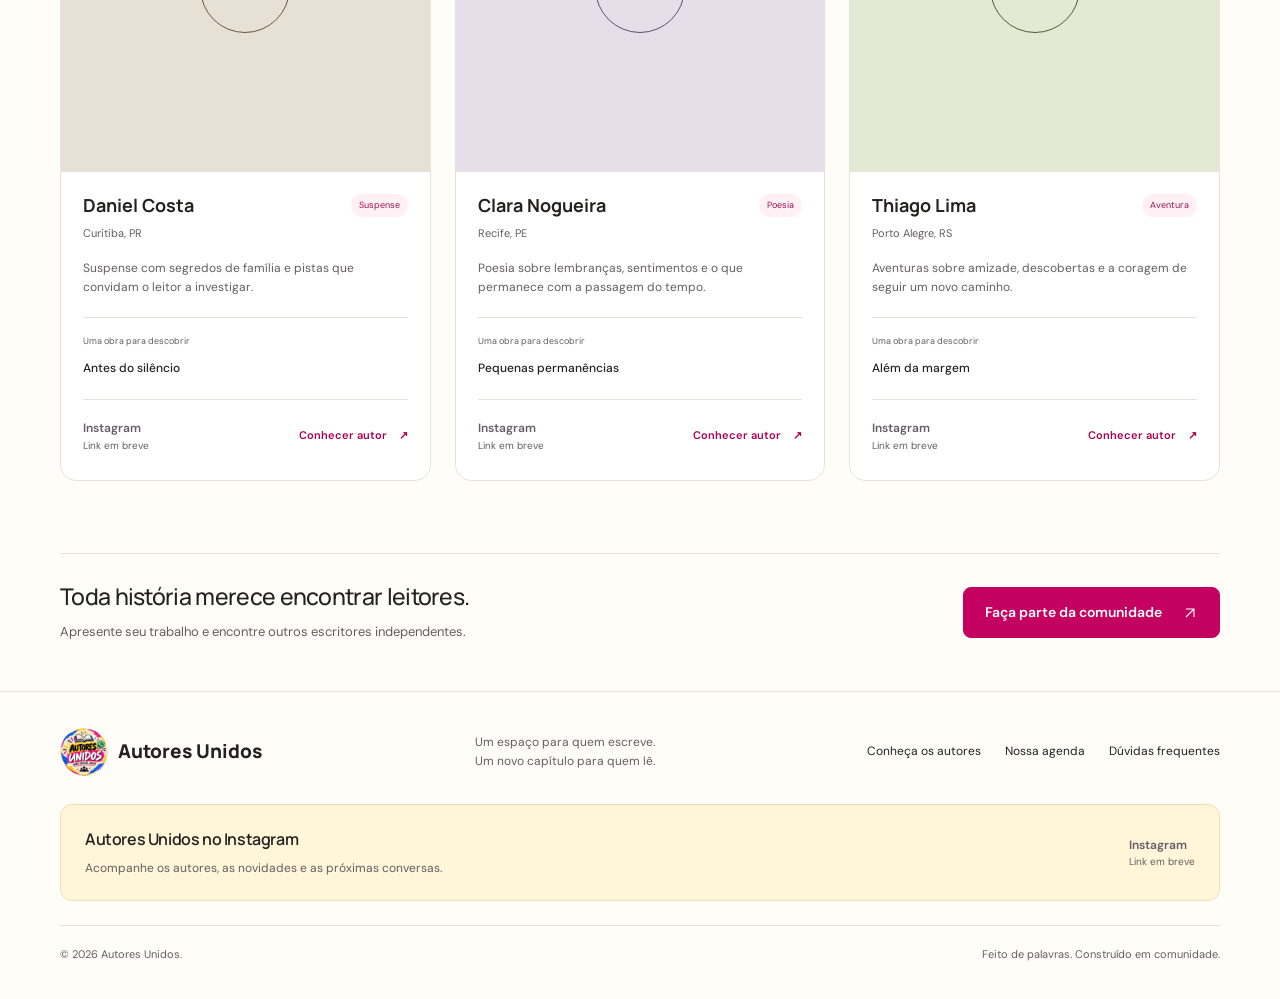
==== commit 58d24f58: "Reserva Instagram nos escritores e na comunidade, aguardando perfis oficiais" ====
--- a/autores.html
+++ b/autores.html
@@ -1,2 +1,2 @@
 <!doctype html>
-<html lang="pt-BR"><head><meta charset="utf-8"><meta name="viewport" content="width=device-width,initial-scale=1"><meta name="theme-color" content="#c40060"><meta name="description" content="Conheça a proposta do Autores Unidos: uma comunidade para descobrir escritores, compartilhar histórias e crescer juntos."><title>Explore os autores · Autores Unidos</title><link rel="stylesheet" href="styles.css?v=20261111-review-v9"><script src="app.js?v=20261111-review-v9" defer></script></head><body data-page="authors"><div data-header></div><main id="conteudo"><div class="wrap"><section class="authors-intro"><div><div class="eyebrow">Quem está por trás das histórias</div><h1>Encontre uma voz.<br>Descubra um universo.</h1><p>Encontre escritores de diferentes gêneros, conheça suas obras e descubra histórias para a sua próxima leitura.</p></div><aside class="authors-invitation"><span>ESCRITORES INDEPENDENTES</span><strong>Diferentes caminhos.<br>A mesma paixão<br>pelas palavras.</strong><a class="text-link" href="participar.html#cadastro">Seu perfil também pode estar aqui ↗</a></aside></section><section class="catalogue" id="catalogo" aria-labelledby="catalogue-title"><div class="discovery-search"><div><h2 id="catalogue-title">Qual história você quer encontrar?</h2><p>Busque por autor, cidade ou título de uma obra.</p></div><div class="toolbar"><label><span class="sr-only">Buscar por nome, cidade ou obra</span><input id="search" type="search" placeholder="Digite um nome, cidade ou obra…" autocomplete="off"></label><label class="sr-only" for="genre">Filtrar por gênero</label><select id="genre"><option value="">Todos os gêneros</option><option>Ficção</option><option>Fantasia</option><option>Romance</option><option>Suspense</option><option>Poesia</option><option>Aventura</option></select></div></div><div class="catalogue-heading"><p class="results" id="result-count" role="status" aria-live="polite"></p><button class="clear-filters" id="clear-filters" type="button">Limpar filtros</button></div><div class="authors catalogue-grid" data-authors="6"></div></section><section class="quiet-cta"><div><h2>Toda história merece encontrar leitores.</h2><p>Apresente seu trabalho e encontre outros escritores independentes.</p></div><a class="button" href="participar.html#cadastro">Faça parte da comunidade <span aria-hidden="true">↗</span></a></section></div></main><div data-footer></div></body></html>+<html lang="pt-BR"><head><meta charset="utf-8"><meta name="viewport" content="width=device-width,initial-scale=1"><meta name="theme-color" content="#c40060"><meta name="description" content="Conheça a proposta do Autores Unidos: uma comunidade para descobrir escritores, compartilhar histórias e crescer juntos."><title>Explore os autores · Autores Unidos</title><link rel="stylesheet" href="styles.css?v=20261111-instagram-v11"><script src="app.js?v=20261111-instagram-v11" defer></script></head><body data-page="authors"><div data-header></div><main id="conteudo"><div class="wrap"><section class="authors-intro"><div><div class="eyebrow">Quem está por trás das histórias</div><h1>Encontre uma voz.<br>Descubra um universo.</h1><p>Encontre escritores de diferentes gêneros, conheça suas obras e descubra histórias para a sua próxima leitura.</p></div><aside class="authors-invitation"><span>ESCRITORES INDEPENDENTES</span><strong>Diferentes caminhos.<br>A mesma paixão<br>pelas palavras.</strong><a class="text-link" href="participar.html?v=11#cadastro">Seu perfil também pode estar aqui ↗</a></aside></section><section class="catalogue" id="catalogo" aria-labelledby="catalogue-title"><div class="discovery-search"><div><h2 id="catalogue-title">Qual história você quer encontrar?</h2><p>Busque por autor, cidade ou título de uma obra.</p></div><div class="toolbar"><label><span class="sr-only">Buscar por nome, cidade ou obra</span><input id="search" type="search" placeholder="Digite um nome, cidade ou obra…" autocomplete="off"></label><label class="sr-only" for="genre">Filtrar por gênero</label><select id="genre"><option value="">Todos os gêneros</option><option>Ficção</option><option>Fantasia</option><option>Romance</option><option>Suspense</option><option>Poesia</option><option>Aventura</option></select></div></div><div class="catalogue-heading"><p class="results" id="result-count" role="status" aria-live="polite"></p><button class="clear-filters" id="clear-filters" type="button">Limpar filtros</button></div><div class="authors catalogue-grid" data-authors="6"></div></section><section class="quiet-cta"><div><h2>Toda história merece encontrar leitores.</h2><p>Apresente seu trabalho e encontre outros escritores independentes.</p></div><a class="button" href="participar.html?v=11#cadastro">Faça parte da comunidade <span aria-hidden="true">↗</span></a></section></div></main><div data-footer></div></body></html>
--- a/styles.css
+++ b/styles.css
@@ -33,3 +33,5 @@
 @media(max-width:760px){.nav{gap:12px;height:72px}.nav .brand{gap:8px;font-size:16px;min-width:0}.brand-logo{width:38px;height:38px}.brand small{font-size:8px;letter-spacing:.07em;white-space:nowrap}.menu{display:flex;align-items:center;justify-content:center;gap:10px;min-height:44px;flex:none;white-space:nowrap;padding:10px 12px;font-size:13px}.menu-lines{margin-block:6px}.notice{font-size:10px}.hero,.community-intro,.subpage-intro,.authors-intro,.community,.join-layout,.community-faq{grid-template-columns:minmax(0,1fr)}.hero>*{min-width:0}.home-hero .studio{width:100%;min-width:0;min-height:300px;padding:22px}.studio-top{font-size:7px;gap:12px}.studio-top>span{min-width:0;overflow-wrap:anywhere}.book-scene{padding-inline:0;gap:8px;max-width:100%}.book-scene .book{padding:14px 8px;min-width:0;overflow-wrap:anywhere}.book small{font-size:6px}.book strong{font-size:20px}.eyebrow{font-size:10px;letter-spacing:.11em;line-height:1.6}.eyebrow:before{flex:none}.home-hero h1{font-size:clamp(30px,8.5vw,40px)}.home-hero p{font-size:15px}.author p.author-city{font-size:12px}.catalog-author p.author-bio{font-size:14px}.author-book strong{font-size:14px}.author-book small{font-size:11px}.profile-button{font-size:13px}.tag{font-size:11px}.meeting-card>p,.join-checklist p,.community-benefits p,.community-faq details p{font-size:14px}.field input,.field select,.toolbar input,.toolbar select{font-size:16px}.modal-head{position:sticky;top:0;background:var(--paper);z-index:2}.modal-body{padding:22px}.modal-body .profile-portrait{height:auto;aspect-ratio:1}.featured-copy h2{overflow-wrap:normal}.footer-links a{min-height:44px;display:inline-flex;align-items:center}.quiet-cta .button,.cta-panel .button{max-width:100%}.cta-panel{padding:26px}.community-faq h2{word-spacing:normal}.home-carousel .author-title h3{font-size:16px}}
 @media(max-width:600px){.home-carousel .author{flex-basis:100%}.home-carousel .author-title{flex-direction:row;align-items:center}.home-carousel .portrait{max-height:none}.carousel-count{font-size:11px}.carousel-pause{font-size:12px}.home-values{padding:20px}.home-hero .actions{flex-direction:column;align-items:stretch}.home-hero .actions .button{width:100%}}
 @media(max-width:400px){.menu{width:44px;padding:0}.menu-label{display:none}.studio-bottom strong{font-size:18px}.studio-bottom{gap:10px}.studio-bottom>span{width:40px;height:40px}.book strong{font-size:17px}.home-hero .hero-foot{font-size:11px}.notice{font-size:9px}.authors-intro h1,.community-intro h1,.subpage-intro h1{font-size:32px}.catalog-author .author-title{flex-wrap:wrap}.toolbar label{min-width:0}.discovery-search{padding:20px}.discovery-search h2{font-size:18px}.catalogue-heading{align-items:center}.meeting-card{padding:22px}.home-agenda .event{padding:18px}.profile-button{gap:8px}}
+/* Real Instagram URLs activate these slots; pending profiles remain plain text. */
+.author-bottom{justify-content:space-between;gap:12px;flex-wrap:wrap}.instagram-slot{display:inline-flex;flex-direction:column;justify-content:center;align-items:flex-start;gap:2px;min-height:44px;line-height:1.35;color:var(--pink);font-size:12px;font-weight:600}.instagram-slot small{font-size:10px;font-weight:400;color:var(--muted)}a.instagram-slot:hover>span{text-decoration:underline;text-underline-offset:3px}.instagram-slot.is-pending{color:#655d63;cursor:default}.profile-instagram{border-block:1px solid var(--line);margin-top:20px;padding:10px 0}.footer-social{display:flex;justify-content:space-between;align-items:center;gap:24px;padding:22px 24px;margin-top:28px;background:#fff5d8;border-radius:12px;border:1px solid #eee0b5}.footer-social h2{font-size:16px;font-weight:600;letter-spacing:-.025em}.footer-social p{font-size:12px;color:var(--muted);margin-top:6px}.footer-social .instagram-slot{flex:none}.footer-bottom{margin-top:24px}@media(max-width:760px){.footer-social{padding:20px;gap:16px;align-items:flex-start;flex-direction:column}.footer-social h2{font-size:17px}.footer-social p{font-size:13px}.instagram-slot{font-size:13px}.instagram-slot small{font-size:11px}.author-bottom{gap:8px}}
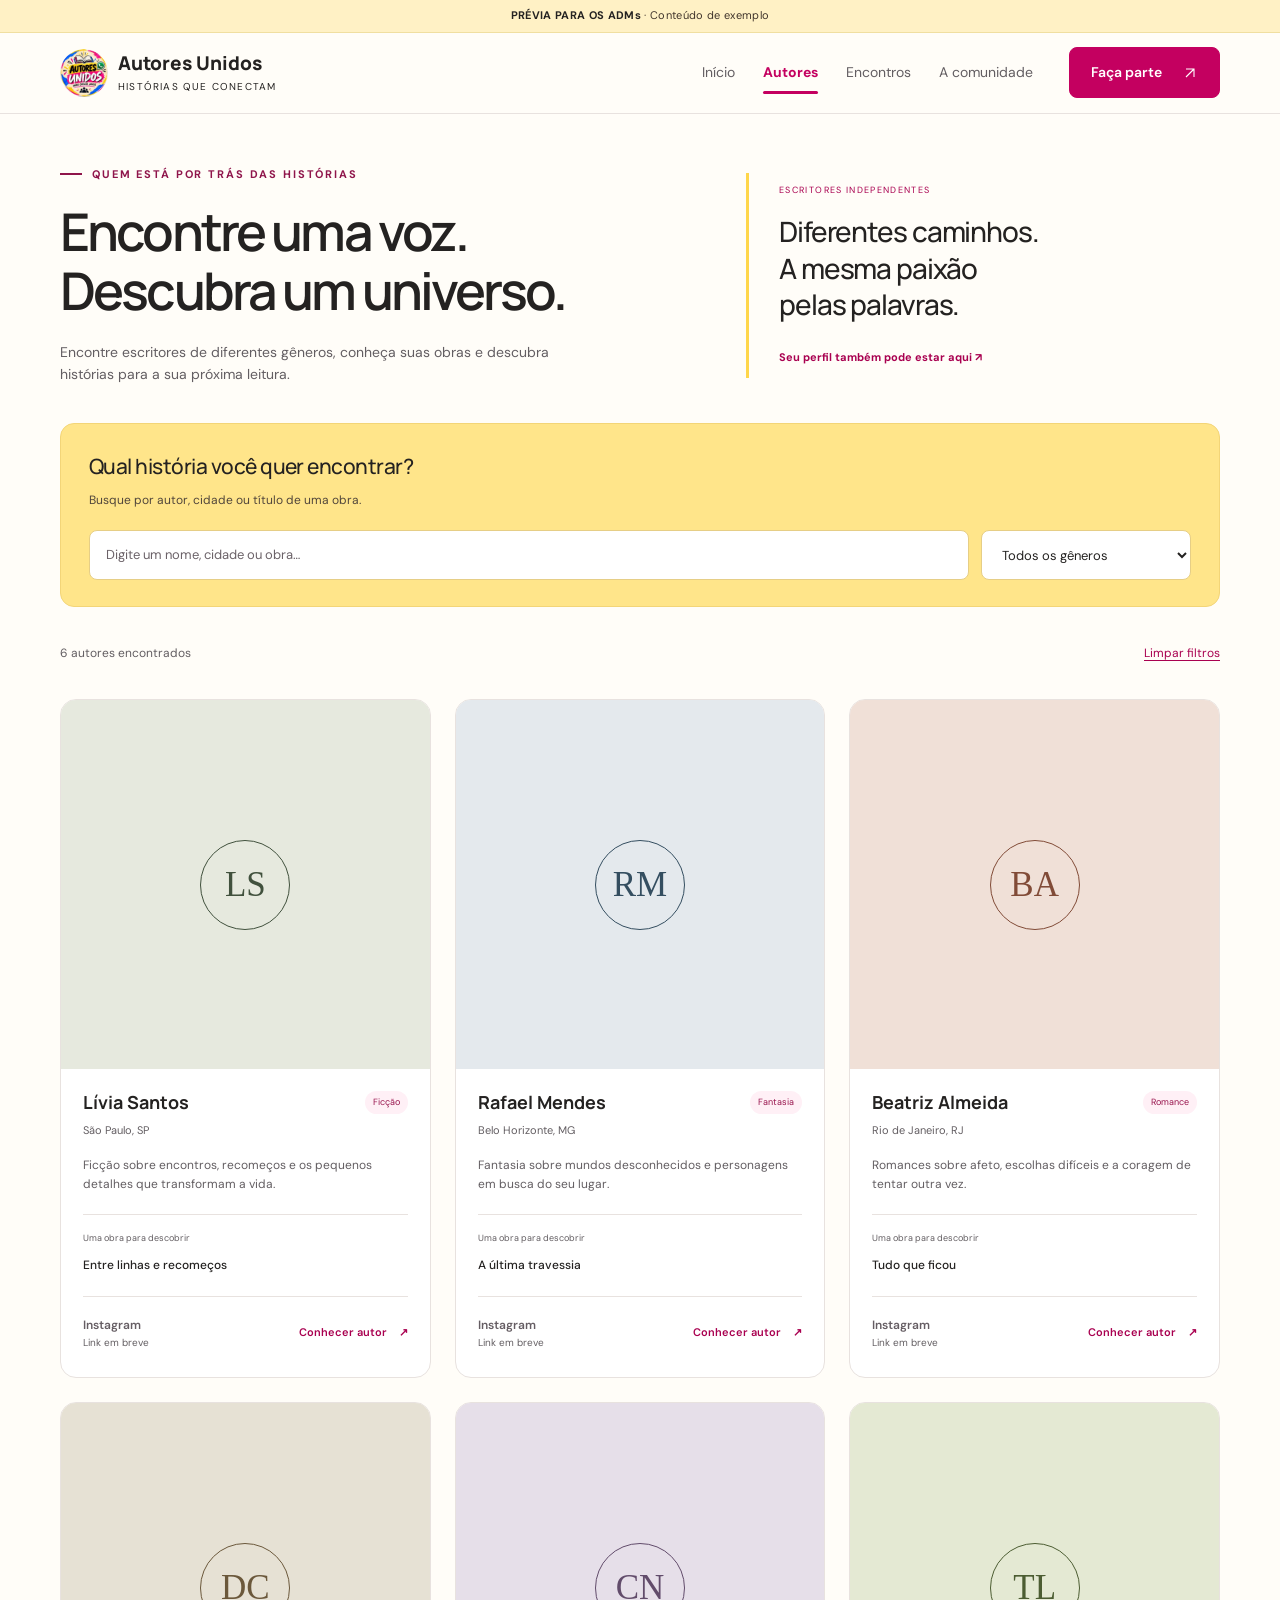
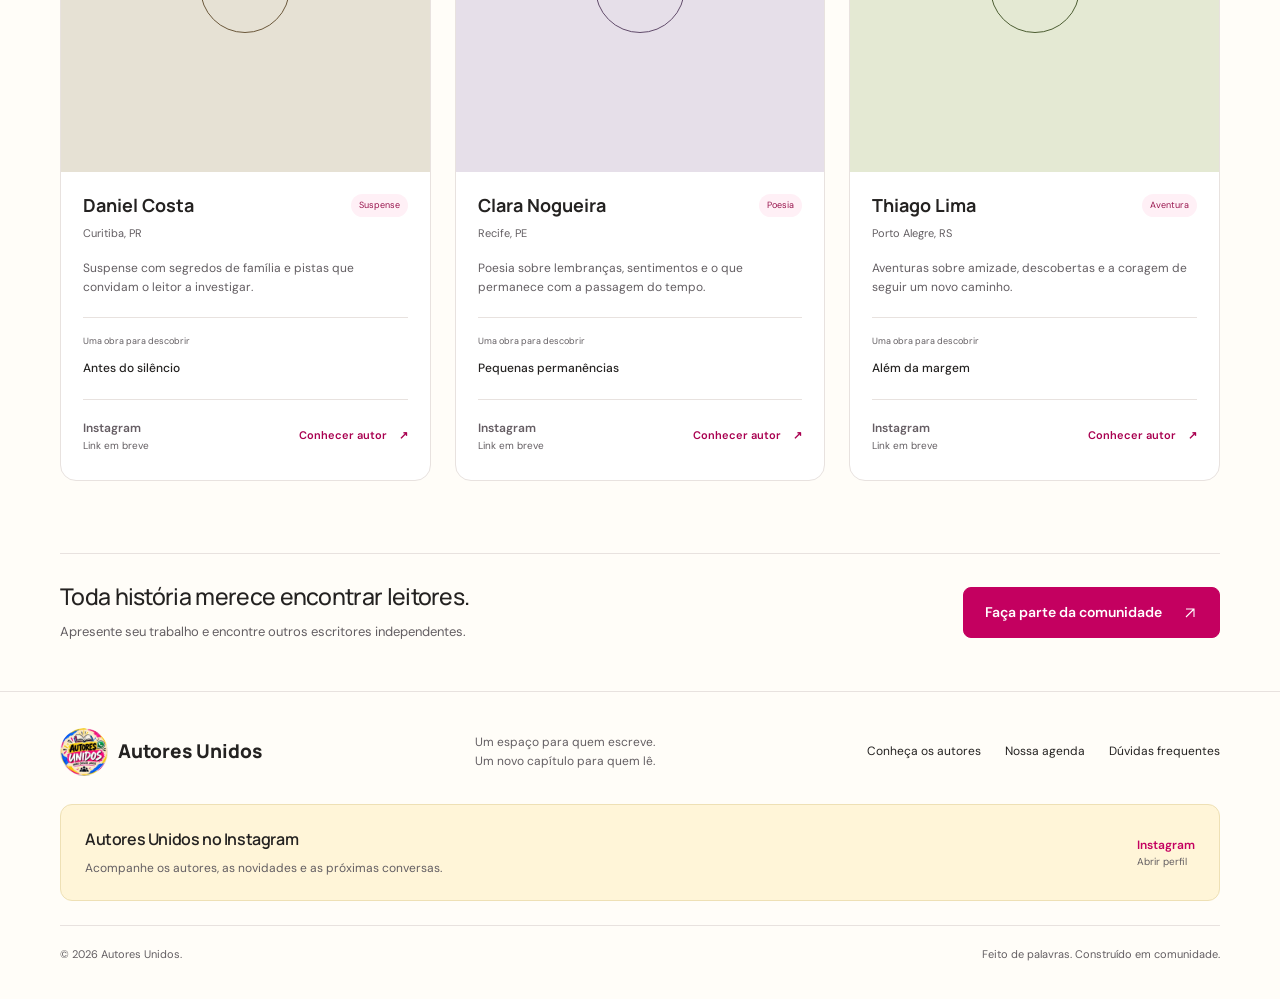
==== commit efa8b312: "Ativa Instagram oficial @autoresunidosofc no rodapé do site" ====
--- a/autores.html
+++ b/autores.html
@@ -1,2 +1,2 @@
 <!doctype html>
-<html lang="pt-BR"><head><meta charset="utf-8"><meta name="viewport" content="width=device-width,initial-scale=1"><meta name="theme-color" content="#c40060"><meta name="description" content="Conheça a proposta do Autores Unidos: uma comunidade para descobrir escritores, compartilhar histórias e crescer juntos."><title>Explore os autores · Autores Unidos</title><link rel="stylesheet" href="styles.css?v=20261111-instagram-v11"><script src="app.js?v=20261111-instagram-v11" defer></script></head><body data-page="authors"><div data-header></div><main id="conteudo"><div class="wrap"><section class="authors-intro"><div><div class="eyebrow">Quem está por trás das histórias</div><h1>Encontre uma voz.<br>Descubra um universo.</h1><p>Encontre escritores de diferentes gêneros, conheça suas obras e descubra histórias para a sua próxima leitura.</p></div><aside class="authors-invitation"><span>ESCRITORES INDEPENDENTES</span><strong>Diferentes caminhos.<br>A mesma paixão<br>pelas palavras.</strong><a class="text-link" href="participar.html?v=11#cadastro">Seu perfil também pode estar aqui ↗</a></aside></section><section class="catalogue" id="catalogo" aria-labelledby="catalogue-title"><div class="discovery-search"><div><h2 id="catalogue-title">Qual história você quer encontrar?</h2><p>Busque por autor, cidade ou título de uma obra.</p></div><div class="toolbar"><label><span class="sr-only">Buscar por nome, cidade ou obra</span><input id="search" type="search" placeholder="Digite um nome, cidade ou obra…" autocomplete="off"></label><label class="sr-only" for="genre">Filtrar por gênero</label><select id="genre"><option value="">Todos os gêneros</option><option>Ficção</option><option>Fantasia</option><option>Romance</option><option>Suspense</option><option>Poesia</option><option>Aventura</option></select></div></div><div class="catalogue-heading"><p class="results" id="result-count" role="status" aria-live="polite"></p><button class="clear-filters" id="clear-filters" type="button">Limpar filtros</button></div><div class="authors catalogue-grid" data-authors="6"></div></section><section class="quiet-cta"><div><h2>Toda história merece encontrar leitores.</h2><p>Apresente seu trabalho e encontre outros escritores independentes.</p></div><a class="button" href="participar.html?v=11#cadastro">Faça parte da comunidade <span aria-hidden="true">↗</span></a></section></div></main><div data-footer></div></body></html>+<html lang="pt-BR"><head><meta charset="utf-8"><meta name="viewport" content="width=device-width,initial-scale=1"><meta name="theme-color" content="#c40060"><meta name="description" content="Conheça a proposta do Autores Unidos: uma comunidade para descobrir escritores, compartilhar histórias e crescer juntos."><title>Explore os autores · Autores Unidos</title><link rel="stylesheet" href="styles.css?v=20261111-instagram-v12"><script src="app.js?v=20261111-instagram-v12" defer></script></head><body data-page="authors"><div data-header></div><main id="conteudo"><div class="wrap"><section class="authors-intro"><div><div class="eyebrow">Quem está por trás das histórias</div><h1>Encontre uma voz.<br>Descubra um universo.</h1><p>Encontre escritores de diferentes gêneros, conheça suas obras e descubra histórias para a sua próxima leitura.</p></div><aside class="authors-invitation"><span>ESCRITORES INDEPENDENTES</span><strong>Diferentes caminhos.<br>A mesma paixão<br>pelas palavras.</strong><a class="text-link" href="participar.html?v=12#cadastro">Seu perfil também pode estar aqui ↗</a></aside></section><section class="catalogue" id="catalogo" aria-labelledby="catalogue-title"><div class="discovery-search"><div><h2 id="catalogue-title">Qual história você quer encontrar?</h2><p>Busque por autor, cidade ou título de uma obra.</p></div><div class="toolbar"><label><span class="sr-only">Buscar por nome, cidade ou obra</span><input id="search" type="search" placeholder="Digite um nome, cidade ou obra…" autocomplete="off"></label><label class="sr-only" for="genre">Filtrar por gênero</label><select id="genre"><option value="">Todos os gêneros</option><option>Ficção</option><option>Fantasia</option><option>Romance</option><option>Suspense</option><option>Poesia</option><option>Aventura</option></select></div></div><div class="catalogue-heading"><p class="results" id="result-count" role="status" aria-live="polite"></p><button class="clear-filters" id="clear-filters" type="button">Limpar filtros</button></div><div class="authors catalogue-grid" data-authors="6"></div></section><section class="quiet-cta"><div><h2>Toda história merece encontrar leitores.</h2><p>Apresente seu trabalho e encontre outros escritores independentes.</p></div><a class="button" href="participar.html?v=12#cadastro">Faça parte da comunidade <span aria-hidden="true">↗</span></a></section></div></main><div data-footer></div></body></html>
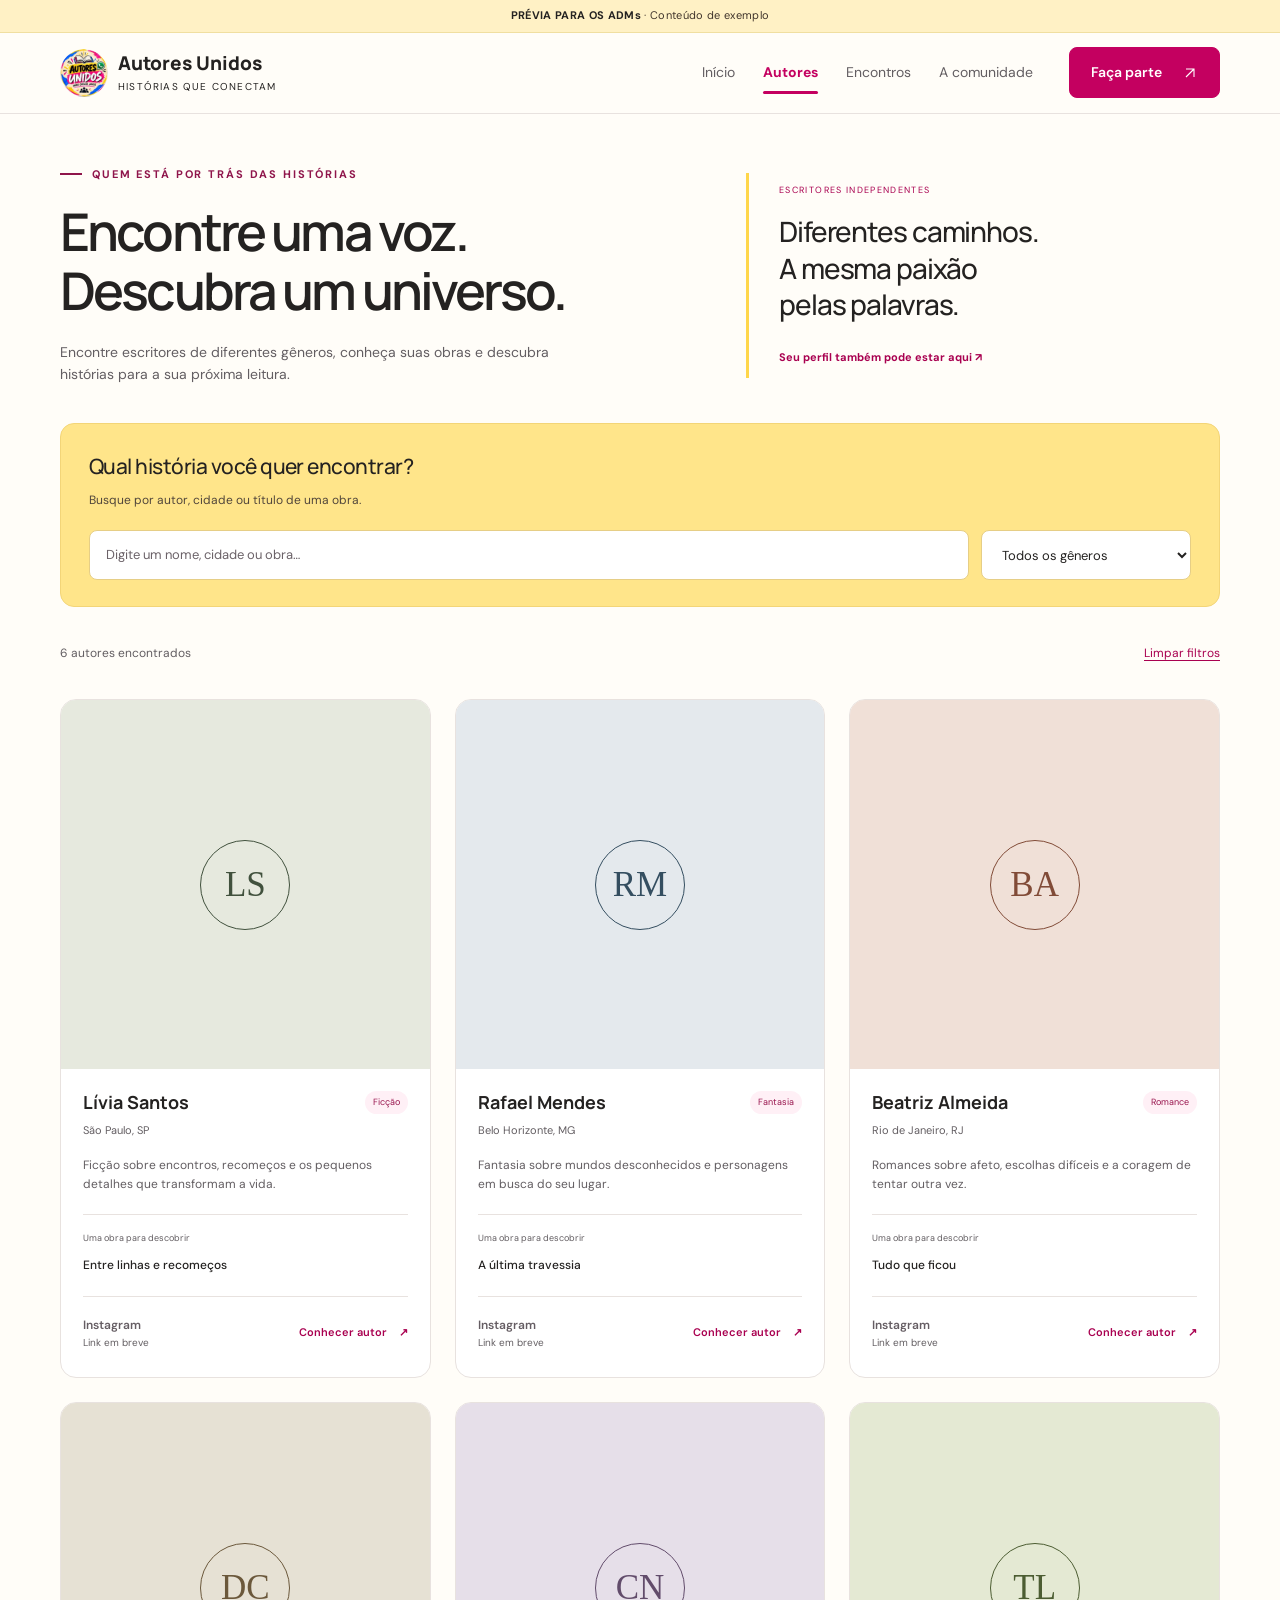
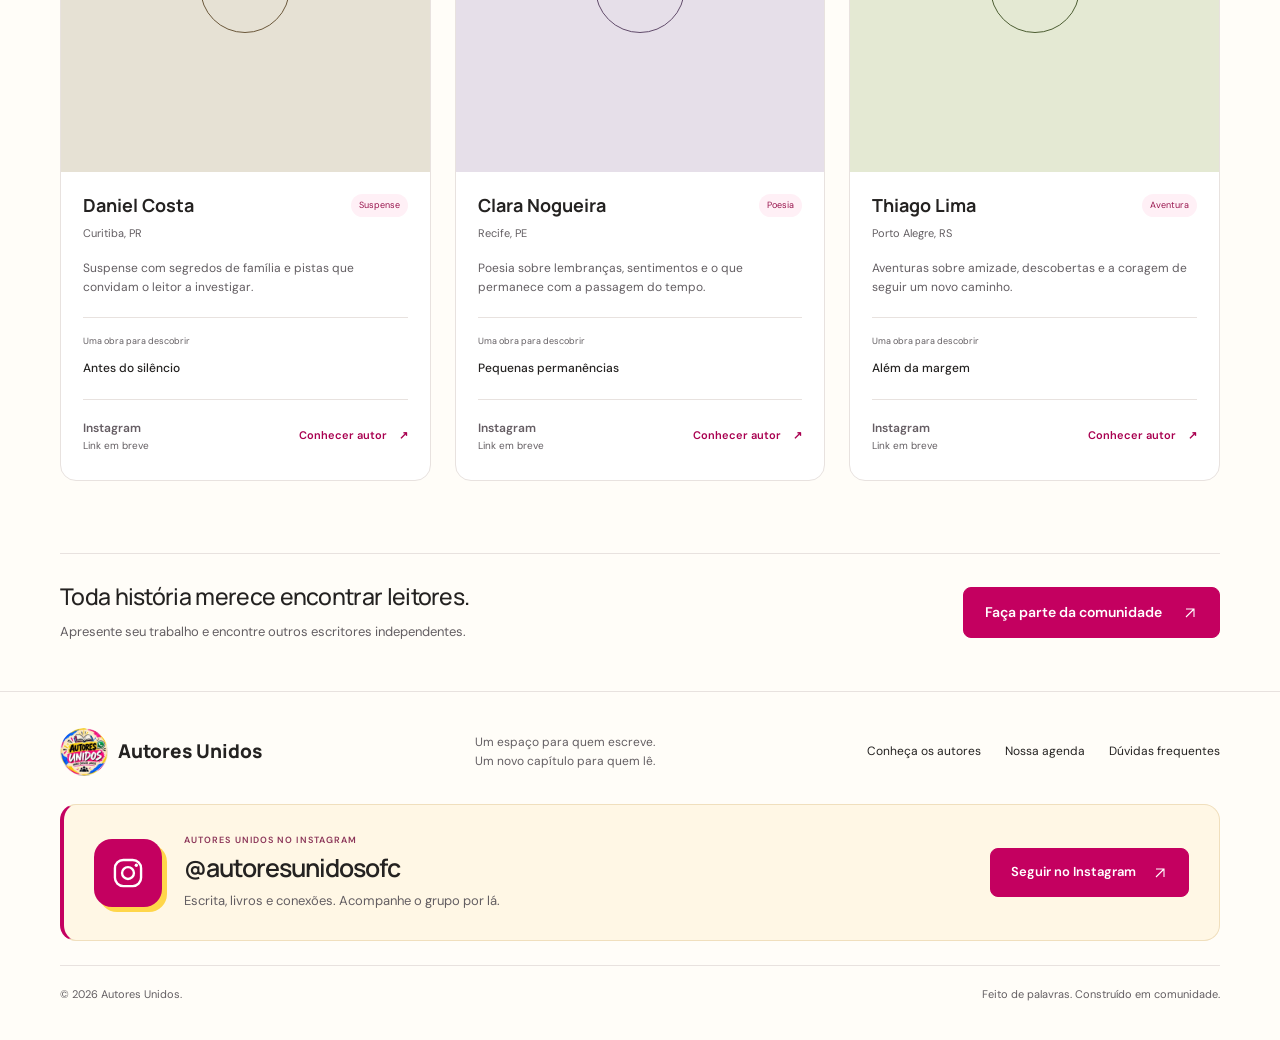
==== commit 69e23c38: "Refina chamada do Instagram com ícone, perfil visível e botão de destaque" ====
--- a/autores.html
+++ b/autores.html
@@ -1,2 +1,2 @@
 <!doctype html>
-<html lang="pt-BR"><head><meta charset="utf-8"><meta name="viewport" content="width=device-width,initial-scale=1"><meta name="theme-color" content="#c40060"><meta name="description" content="Conheça a proposta do Autores Unidos: uma comunidade para descobrir escritores, compartilhar histórias e crescer juntos."><title>Explore os autores · Autores Unidos</title><link rel="stylesheet" href="styles.css?v=20261111-instagram-v12"><script src="app.js?v=20261111-instagram-v12" defer></script></head><body data-page="authors"><div data-header></div><main id="conteudo"><div class="wrap"><section class="authors-intro"><div><div class="eyebrow">Quem está por trás das histórias</div><h1>Encontre uma voz.<br>Descubra um universo.</h1><p>Encontre escritores de diferentes gêneros, conheça suas obras e descubra histórias para a sua próxima leitura.</p></div><aside class="authors-invitation"><span>ESCRITORES INDEPENDENTES</span><strong>Diferentes caminhos.<br>A mesma paixão<br>pelas palavras.</strong><a class="text-link" href="participar.html?v=12#cadastro">Seu perfil também pode estar aqui ↗</a></aside></section><section class="catalogue" id="catalogo" aria-labelledby="catalogue-title"><div class="discovery-search"><div><h2 id="catalogue-title">Qual história você quer encontrar?</h2><p>Busque por autor, cidade ou título de uma obra.</p></div><div class="toolbar"><label><span class="sr-only">Buscar por nome, cidade ou obra</span><input id="search" type="search" placeholder="Digite um nome, cidade ou obra…" autocomplete="off"></label><label class="sr-only" for="genre">Filtrar por gênero</label><select id="genre"><option value="">Todos os gêneros</option><option>Ficção</option><option>Fantasia</option><option>Romance</option><option>Suspense</option><option>Poesia</option><option>Aventura</option></select></div></div><div class="catalogue-heading"><p class="results" id="result-count" role="status" aria-live="polite"></p><button class="clear-filters" id="clear-filters" type="button">Limpar filtros</button></div><div class="authors catalogue-grid" data-authors="6"></div></section><section class="quiet-cta"><div><h2>Toda história merece encontrar leitores.</h2><p>Apresente seu trabalho e encontre outros escritores independentes.</p></div><a class="button" href="participar.html?v=12#cadastro">Faça parte da comunidade <span aria-hidden="true">↗</span></a></section></div></main><div data-footer></div></body></html>+<html lang="pt-BR"><head><meta charset="utf-8"><meta name="viewport" content="width=device-width,initial-scale=1"><meta name="theme-color" content="#c40060"><meta name="description" content="Conheça a proposta do Autores Unidos: uma comunidade para descobrir escritores, compartilhar histórias e crescer juntos."><title>Explore os autores · Autores Unidos</title><link rel="stylesheet" href="styles.css?v=20261111-social-v13"><script src="app.js?v=20261111-social-v13" defer></script></head><body data-page="authors"><div data-header></div><main id="conteudo"><div class="wrap"><section class="authors-intro"><div><div class="eyebrow">Quem está por trás das histórias</div><h1>Encontre uma voz.<br>Descubra um universo.</h1><p>Encontre escritores de diferentes gêneros, conheça suas obras e descubra histórias para a sua próxima leitura.</p></div><aside class="authors-invitation"><span>ESCRITORES INDEPENDENTES</span><strong>Diferentes caminhos.<br>A mesma paixão<br>pelas palavras.</strong><a class="text-link" href="participar.html?v=13#cadastro">Seu perfil também pode estar aqui ↗</a></aside></section><section class="catalogue" id="catalogo" aria-labelledby="catalogue-title"><div class="discovery-search"><div><h2 id="catalogue-title">Qual história você quer encontrar?</h2><p>Busque por autor, cidade ou título de uma obra.</p></div><div class="toolbar"><label><span class="sr-only">Buscar por nome, cidade ou obra</span><input id="search" type="search" placeholder="Digite um nome, cidade ou obra…" autocomplete="off"></label><label class="sr-only" for="genre">Filtrar por gênero</label><select id="genre"><option value="">Todos os gêneros</option><option>Ficção</option><option>Fantasia</option><option>Romance</option><option>Suspense</option><option>Poesia</option><option>Aventura</option></select></div></div><div class="catalogue-heading"><p class="results" id="result-count" role="status" aria-live="polite"></p><button class="clear-filters" id="clear-filters" type="button">Limpar filtros</button></div><div class="authors catalogue-grid" data-authors="6"></div></section><section class="quiet-cta"><div><h2>Toda história merece encontrar leitores.</h2><p>Apresente seu trabalho e encontre outros escritores independentes.</p></div><a class="button" href="participar.html?v=13#cadastro">Faça parte da comunidade <span aria-hidden="true">↗</span></a></section></div></main><div data-footer></div></body></html>
--- a/styles.css
+++ b/styles.css
@@ -35,3 +35,5 @@
 @media(max-width:400px){.menu{width:44px;padding:0}.menu-label{display:none}.studio-bottom strong{font-size:18px}.studio-bottom{gap:10px}.studio-bottom>span{width:40px;height:40px}.book strong{font-size:17px}.home-hero .hero-foot{font-size:11px}.notice{font-size:9px}.authors-intro h1,.community-intro h1,.subpage-intro h1{font-size:32px}.catalog-author .author-title{flex-wrap:wrap}.toolbar label{min-width:0}.discovery-search{padding:20px}.discovery-search h2{font-size:18px}.catalogue-heading{align-items:center}.meeting-card{padding:22px}.home-agenda .event{padding:18px}.profile-button{gap:8px}}
 /* Real Instagram URLs activate these slots; pending profiles remain plain text. */
 .author-bottom{justify-content:space-between;gap:12px;flex-wrap:wrap}.instagram-slot{display:inline-flex;flex-direction:column;justify-content:center;align-items:flex-start;gap:2px;min-height:44px;line-height:1.35;color:var(--pink);font-size:12px;font-weight:600}.instagram-slot small{font-size:10px;font-weight:400;color:var(--muted)}a.instagram-slot:hover>span{text-decoration:underline;text-underline-offset:3px}.instagram-slot.is-pending{color:#655d63;cursor:default}.profile-instagram{border-block:1px solid var(--line);margin-top:20px;padding:10px 0}.footer-social{display:flex;justify-content:space-between;align-items:center;gap:24px;padding:22px 24px;margin-top:28px;background:#fff5d8;border-radius:12px;border:1px solid #eee0b5}.footer-social h2{font-size:16px;font-weight:600;letter-spacing:-.025em}.footer-social p{font-size:12px;color:var(--muted);margin-top:6px}.footer-social .instagram-slot{flex:none}.footer-bottom{margin-top:24px}@media(max-width:760px){.footer-social{padding:20px;gap:16px;align-items:flex-start;flex-direction:column}.footer-social h2{font-size:17px}.footer-social p{font-size:13px}.instagram-slot{font-size:13px}.instagram-slot small{font-size:11px}.author-bottom{gap:8px}}
+/* A clear, welcoming invitation to the official Instagram profile. */
+.footer-social{padding:28px 30px;gap:28px;background:#fff7e5;border:1px solid #f0dfbd;border-left:4px solid var(--pink);border-radius:16px;position:relative}.social-identity{display:flex;align-items:center;gap:22px;min-width:0}.instagram-emblem{width:68px;height:68px;display:grid;place-items:center;flex:none;background:var(--pink);color:white;border-radius:18px;box-shadow:5px 5px 0 #ffd64a}.instagram-emblem svg{width:38px;height:38px}.social-kicker{display:block;font-size:9px;letter-spacing:.12em;color:#8b3558;margin-bottom:6px;font-weight:600}.footer-social h2{font-size:25px;font-weight:600;letter-spacing:-.04em;color:#242221;line-height:1.2}.footer-social p{margin-top:8px;font-size:13px;color:#635e62}.instagram-cta{flex:none;white-space:nowrap;font-size:13px;min-height:48px;padding:13px 20px;gap:16px}.instagram-cta:hover{box-shadow:0 5px 16px #c400601c}@media(max-width:900px){.footer-social{gap:24px;padding:26px}.social-identity{gap:18px}.instagram-emblem{width:58px;height:58px;border-radius:15px}.instagram-emblem svg{width:32px;height:32px}.footer-social h2{font-size:23px}.footer-social p{font-size:12px}.instagram-cta{padding-inline:16px;font-size:12px}}@media(max-width:760px){.footer-social{align-items:stretch;gap:24px;padding:24px}.social-identity{align-items:center;gap:16px}.footer-social h2{font-size:24px}.social-kicker{font-size:8px;letter-spacing:.09em}.footer-social p{font-size:13px;line-height:1.5}.instagram-cta{align-self:flex-start;font-size:13px;padding-inline:20px}}@media(max-width:400px){.footer-social{padding:22px 18px;gap:22px}.social-identity{align-items:flex-start;gap:14px}.instagram-emblem{width:46px;height:46px;border-radius:13px;box-shadow:4px 4px 0 #ffd64a}.instagram-emblem svg{width:28px;height:28px}.social-kicker{font-size:7px;margin-bottom:6px;letter-spacing:.04em}.footer-social h2{font-size:21px;overflow-wrap:anywhere}.footer-social p{font-size:12px}.instagram-cta{align-self:stretch;justify-content:center;min-height:48px;font-size:13px}}
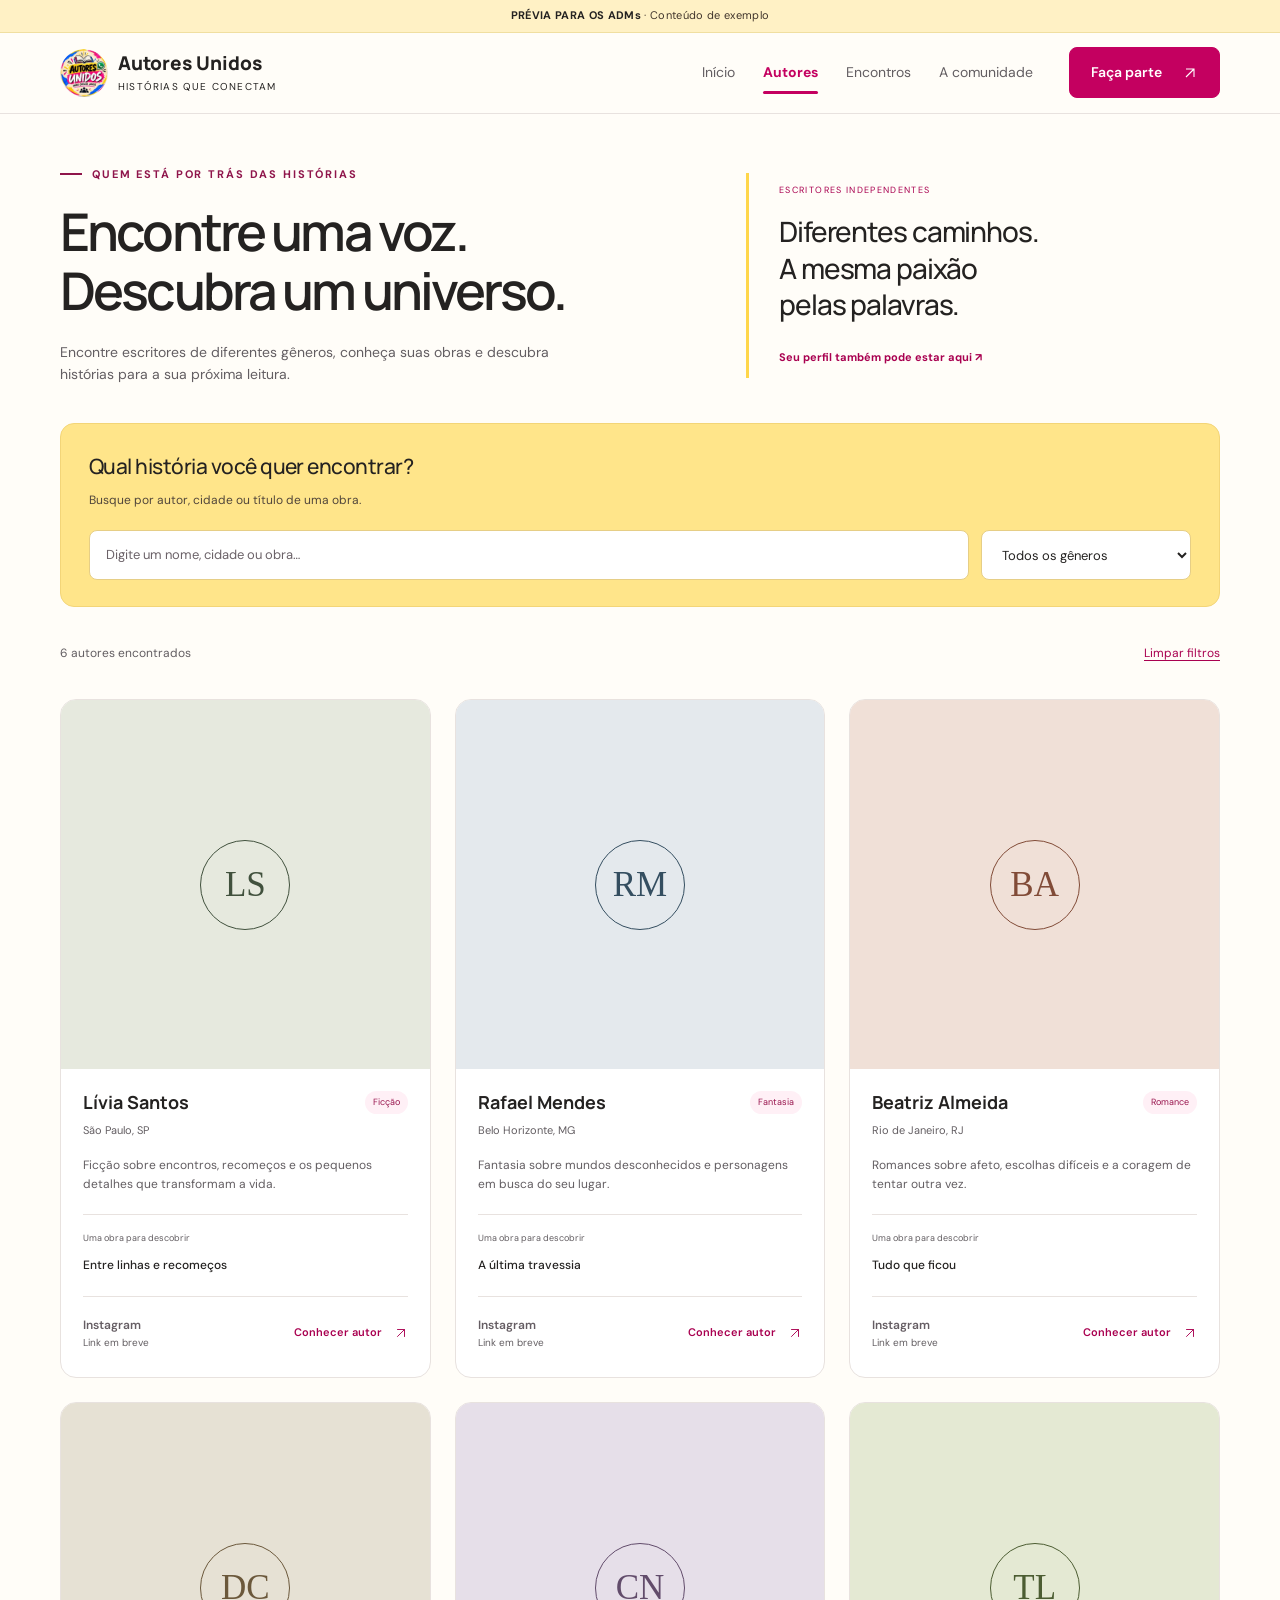
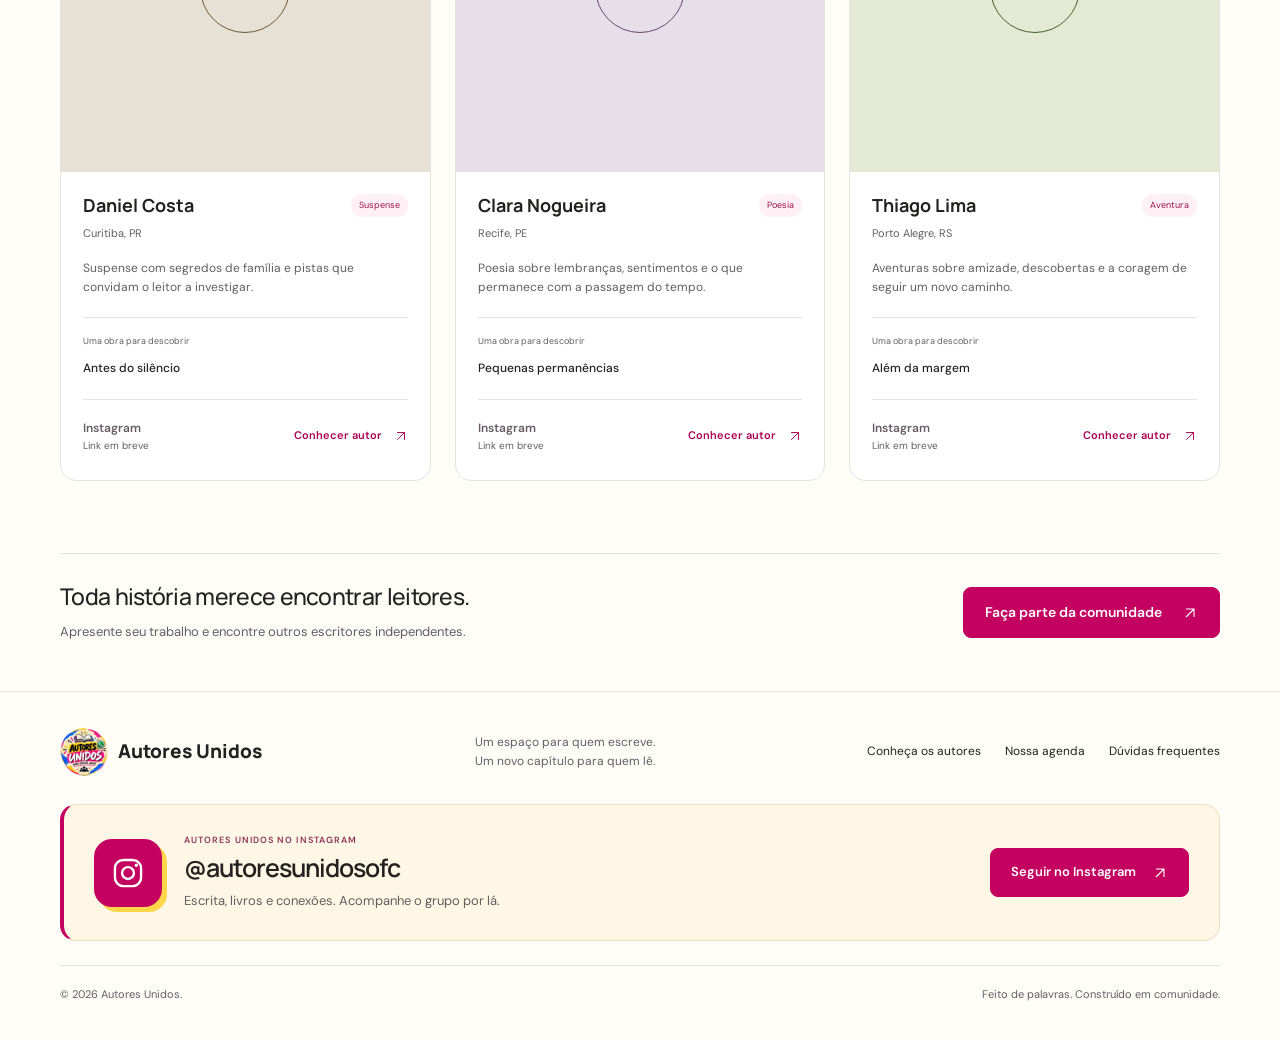
==== commit 3b34c206: "Corrige setas deslocadas e alinha ações dos cartões de autores" ====
--- a/autores.html
+++ b/autores.html
@@ -1,2 +1,2 @@
 <!doctype html>
-<html lang="pt-BR"><head><meta charset="utf-8"><meta name="viewport" content="width=device-width,initial-scale=1"><meta name="theme-color" content="#c40060"><meta name="description" content="Conheça a proposta do Autores Unidos: uma comunidade para descobrir escritores, compartilhar histórias e crescer juntos."><title>Explore os autores · Autores Unidos</title><link rel="stylesheet" href="styles.css?v=20261111-social-v13"><script src="app.js?v=20261111-social-v13" defer></script></head><body data-page="authors"><div data-header></div><main id="conteudo"><div class="wrap"><section class="authors-intro"><div><div class="eyebrow">Quem está por trás das histórias</div><h1>Encontre uma voz.<br>Descubra um universo.</h1><p>Encontre escritores de diferentes gêneros, conheça suas obras e descubra histórias para a sua próxima leitura.</p></div><aside class="authors-invitation"><span>ESCRITORES INDEPENDENTES</span><strong>Diferentes caminhos.<br>A mesma paixão<br>pelas palavras.</strong><a class="text-link" href="participar.html?v=13#cadastro">Seu perfil também pode estar aqui ↗</a></aside></section><section class="catalogue" id="catalogo" aria-labelledby="catalogue-title"><div class="discovery-search"><div><h2 id="catalogue-title">Qual história você quer encontrar?</h2><p>Busque por autor, cidade ou título de uma obra.</p></div><div class="toolbar"><label><span class="sr-only">Buscar por nome, cidade ou obra</span><input id="search" type="search" placeholder="Digite um nome, cidade ou obra…" autocomplete="off"></label><label class="sr-only" for="genre">Filtrar por gênero</label><select id="genre"><option value="">Todos os gêneros</option><option>Ficção</option><option>Fantasia</option><option>Romance</option><option>Suspense</option><option>Poesia</option><option>Aventura</option></select></div></div><div class="catalogue-heading"><p class="results" id="result-count" role="status" aria-live="polite"></p><button class="clear-filters" id="clear-filters" type="button">Limpar filtros</button></div><div class="authors catalogue-grid" data-authors="6"></div></section><section class="quiet-cta"><div><h2>Toda história merece encontrar leitores.</h2><p>Apresente seu trabalho e encontre outros escritores independentes.</p></div><a class="button" href="participar.html?v=13#cadastro">Faça parte da comunidade <span aria-hidden="true">↗</span></a></section></div></main><div data-footer></div></body></html>+<html lang="pt-BR"><head><meta charset="utf-8"><meta name="viewport" content="width=device-width,initial-scale=1"><meta name="theme-color" content="#c40060"><meta name="description" content="Conheça a proposta do Autores Unidos: uma comunidade para descobrir escritores, compartilhar histórias e crescer juntos."><title>Explore os autores · Autores Unidos</title><link rel="stylesheet" href="styles.css?v=20261111-buttons-v14"><script src="app.js?v=20261111-buttons-v14" defer></script></head><body data-page="authors"><div data-header></div><main id="conteudo"><div class="wrap"><section class="authors-intro"><div><div class="eyebrow">Quem está por trás das histórias</div><h1>Encontre uma voz.<br>Descubra um universo.</h1><p>Encontre escritores de diferentes gêneros, conheça suas obras e descubra histórias para a sua próxima leitura.</p></div><aside class="authors-invitation"><span>ESCRITORES INDEPENDENTES</span><strong>Diferentes caminhos.<br>A mesma paixão<br>pelas palavras.</strong><a class="text-link" href="participar.html?v=14#cadastro">Seu perfil também pode estar aqui ↗</a></aside></section><section class="catalogue" id="catalogo" aria-labelledby="catalogue-title"><div class="discovery-search"><div><h2 id="catalogue-title">Qual história você quer encontrar?</h2><p>Busque por autor, cidade ou título de uma obra.</p></div><div class="toolbar"><label><span class="sr-only">Buscar por nome, cidade ou obra</span><input id="search" type="search" placeholder="Digite um nome, cidade ou obra…" autocomplete="off"></label><label class="sr-only" for="genre">Filtrar por gênero</label><select id="genre"><option value="">Todos os gêneros</option><option>Ficção</option><option>Fantasia</option><option>Romance</option><option>Suspense</option><option>Poesia</option><option>Aventura</option></select></div></div><div class="catalogue-heading"><p class="results" id="result-count" role="status" aria-live="polite"></p><button class="clear-filters" id="clear-filters" type="button">Limpar filtros</button></div><div class="authors catalogue-grid" data-authors="6"></div></section><section class="quiet-cta"><div><h2>Toda história merece encontrar leitores.</h2><p>Apresente seu trabalho e encontre outros escritores independentes.</p></div><a class="button" href="participar.html?v=14#cadastro">Faça parte da comunidade <span aria-hidden="true">↗</span></a></section></div></main><div data-footer></div></body></html>
--- a/styles.css
+++ b/styles.css
@@ -10,7 +10,7 @@
 /* Editorial layouts for agenda and community. */
 .subpage-intro{display:grid;grid-template-columns:1.15fr 1fr;gap:80px;align-items:end;padding:56px 0 40px}.subpage-intro h1{font-size:clamp(38px,4.6vw,56px)}.intro-aside{padding-bottom:6px}.intro-aside p{font-size:15px;color:var(--muted);max-width:420px;margin-bottom:20px}.featured-event{display:grid;grid-template-columns:.8fr 1.2fr;background:#faf5ee;border:1px solid var(--line);border-radius:20px;overflow:hidden}.featured-visual{background:var(--accent);color:var(--yellow);padding:28px;display:flex;align-items:center;flex-direction:column;justify-content:space-between;gap:24px;position:relative;overflow:hidden}.visual-label{font-size:9px;letter-spacing:.2em;z-index:1}.calendar-art{width:180px;background:var(--paper);color:var(--accent);border-radius:12px;box-shadow:12px 12px 0 #d6ad35;transform:rotate(-7deg);text-align:center;padding-bottom:18px;z-index:1}.calendar-art>span{display:block;border-bottom:1px solid var(--line);padding:12px;font-size:11px;letter-spacing:.2em}.calendar-art strong{font:500 96px/1.3 Manrope;letter-spacing:-.07em;padding-right:5px}.calendar-art small{display:block;font-size:10px;letter-spacing:.12em}.visual-caption{font-size:10px;color:#fbeaf1;z-index:1}.featured-visual:after{content:'';position:absolute;width:340px;height:340px;border:1px solid #ffffff1f;border-radius:50%;left:-170px;top:40px;box-shadow:0 0 0 50px #ffffff05,0 0 0 100px #ffffff05}.featured-copy{padding:40px 44px}.featured-copy .eyebrow{font-size:10px;margin-bottom:18px}.featured-copy h2{font-size:30px;line-height:1.2;font-weight:500;letter-spacing:-.035em}.featured-copy>p{font-size:14px;color:var(--muted);margin-top:18px;max-width:460px}.featured-meta{display:flex;flex-wrap:wrap;gap:8px 16px;margin:22px 0;font-size:10px;color:var(--accent)}.featured-meta span+span:before{content:'·';margin-right:16px}.agenda-filter{display:flex;flex-direction:column;gap:8px;min-width:215px}.agenda-filter label{font-size:11px;color:var(--muted)}.agenda-filter select{min-height:44px;border:1px solid var(--line);border-radius:8px;padding:10px 14px;background:white;color:var(--ink);font-size:13px}.meeting-grid{display:grid;grid-template-columns:repeat(3,1fr);gap:20px}.meeting-card{background:white;border:1px solid var(--line);border-radius:14px;padding:24px;display:flex;flex-direction:column;min-width:0}.meeting-top{display:flex;align-items:center;justify-content:space-between;gap:12px}.meeting-index{font-size:11px;color:#6b6268}.meeting-card .tag{background:var(--soft);border-color:transparent;font-size:10px}.meeting-date{display:flex;gap:12px;align-items:center;margin:24px 0 20px;color:var(--accent)}.meeting-date>strong{font:500 54px/1 Manrope;letter-spacing:-.07em}.meeting-date>span{font-size:11px;line-height:1.3;letter-spacing:.08em}.meeting-date small{display:block;font-size:10px;color:var(--muted);margin-top:5px}.meeting-card h3{font-size:20px;line-height:1.3;letter-spacing:-.035em;margin-bottom:14px}.meeting-card>p{font-size:13px;color:var(--muted);margin-bottom:24px}.meeting-bottom{margin-top:auto;padding-top:18px;border-top:1px solid var(--line);display:flex;align-items:center;gap:12px;justify-content:space-between}.meeting-bottom>span{font-size:10px;color:var(--muted)}.meeting-bottom .icon-button{width:40px;height:40px;flex:none}.meeting-bottom svg{width:16px;height:16px;fill:none;stroke:currentColor;stroke-width:1.5}.agenda-disclaimer{font-size:11px;color:var(--muted);margin-top:18px}.quiet-cta{padding:28px 0 48px;display:flex;gap:28px;align-items:center;justify-content:space-between;border-top:1px solid var(--line)}.quiet-cta h2{font-size:23px;line-height:1.3;font-weight:500;letter-spacing:-.03em}.quiet-cta p{font-size:13px;color:var(--muted);margin-top:10px}.quiet-cta .button{flex:none}.community-intro{display:grid;grid-template-columns:1.15fr 1fr;gap:64px;padding:56px 0 48px;align-items:center}.community-intro h1{font-size:clamp(36px,4.4vw,54px)}.community-intro>div>p{font-size:15px;color:var(--muted);margin:22px 0 26px;max-width:475px}.community-intro .actions{align-items:center;gap:22px}.community-board{background:#fff2c9;border-radius:16px;padding:28px;color:var(--accent)}.board-top{display:flex;align-items:center;justify-content:space-between;gap:16px;font-size:8px;letter-spacing:.13em;border-bottom:1px solid #e8d99d;padding-bottom:20px}.board-words{display:flex;flex-direction:column;font:500 clamp(25px,3vw,38px)/1.3 Manrope;letter-spacing:-.055em;padding:24px 0}.board-words>span:nth-child(2){color:#a90050}.board-words em{font:italic 1.1em Georgia;color:var(--pink)}.board-bottom{border-top:1px solid #e8d99d;padding-top:18px;display:flex;gap:16px;align-items:center}.board-bottom p{font-size:11px;line-height:1.5}.board-avatars{display:flex;padding-left:6px;flex:none}.board-avatars img{border-radius:50%;border:2px solid #fff2c9;object-fit:cover;margin-left:-6px}.community-benefits{border-block:1px solid var(--line);padding:30px 0;display:grid;grid-template-columns:repeat(3,1fr);gap:32px}.benefit-index{font-size:9px;letter-spacing:.12em;color:var(--pink)}.community-benefits h2{font-size:19px;font-weight:600;line-height:1.3;letter-spacing:-.03em;margin:14px 0 12px;max-width:260px}.community-benefits p{font-size:13px;color:var(--muted);max-width:310px}.join-layout{padding:64px 0;display:grid;grid-template-columns:1fr 1fr;gap:80px;align-items:start}.join-intro{padding-top:20px}.join-intro h2{font-size:36px;font-weight:500;letter-spacing:-.045em;line-height:1.2}.join-intro>p{font-size:14px;color:var(--muted);margin:20px 0 28px;max-width:420px}.join-checklist{padding:0;margin:0 0 28px;list-style:none;display:grid;gap:20px}.join-checklist li{display:flex;gap:14px;align-items:flex-start}.join-checklist li>span{width:28px;height:28px;border-radius:50%;background:var(--soft);display:grid;place-items:center;font-size:11px;color:var(--accent);flex:none}.join-checklist strong{font-size:13px}.join-checklist p{font-size:12px;color:var(--muted);margin-top:4px}.join-layout .form-box{padding:28px}.join-layout .form-box>p{margin-bottom:16px}.join-layout .field{margin:16px 0;font-size:12px}.join-layout .field input,.join-layout .field select{font-size:13px}.community-faq{padding:40px 0 64px;border-top:1px solid var(--line);display:grid;grid-template-columns:1fr 1.4fr;gap:80px}.community-faq h2{font-size:30px;font-weight:500;line-height:1.2;letter-spacing:-.04em}.community-faq>div>p{font-size:13px;color:var(--muted);margin-top:18px}.community-faq details:first-child{border-top:0;padding-top:0}.community-faq details p{font-size:13px;color:var(--muted)}.community-faq summary{font-size:13px}
 /* Vector arrows avoid missing-glyph boxes on different operating systems. */
-.button span[aria-hidden=true]{font-size:0;display:inline-block;width:16px;height:16px;flex:none;background:currentColor;mask:url("data:image/svg+xml,%3Csvg xmlns='http://www.w3.org/2000/svg' viewBox='0 0 24 24'%3E%3Cpath d='M6 18 18 6M6 6h12v12' fill='none' stroke='black' stroke-width='1.6'/%3E%3C/svg%3E") center/contain no-repeat}.icon-button[data-author]{font-size:0}.icon-button[data-author]:after{content:'';display:block;width:16px;height:16px;background:currentColor;mask:url("data:image/svg+xml,%3Csvg xmlns='http://www.w3.org/2000/svg' viewBox='0 0 24 24'%3E%3Cpath d='M6 18 18 6M6 6h12v12' fill='none' stroke='black' stroke-width='1.6'/%3E%3C/svg%3E") center/contain no-repeat}
+.button span[aria-hidden=true]{font-size:0;display:inline-block;width:16px;height:16px;flex:none;background:currentColor;mask:url("data:image/svg+xml,%3Csvg xmlns='http://www.w3.org/2000/svg' viewBox='0 0 24 24'%3E%3Cpath d='M6 18 18 6M6 6h12v12' fill='none' stroke='black' stroke-width='1.6'/%3E%3C/svg%3E") center/contain no-repeat}
 @media(max-width:1000px){.subpage-intro{gap:40px}.featured-copy{padding:32px}.meeting-card{padding:20px}.meeting-card h3{font-size:18px}.community-intro{gap:36px}.join-layout,.community-faq{gap:40px}.board-top{font-size:7px}.board-words{font-size:32px}}
 @media(max-width:760px){.subpage-intro{grid-template-columns:1fr;gap:20px;padding:36px 0 28px}.subpage-intro h1{font-size:40px}.intro-aside p{max-width:560px;font-size:14px}.featured-event{grid-template-columns:1fr}.featured-visual{min-height:290px;padding:24px}.calendar-art{width:150px}.calendar-art strong{font-size:76px}.calendar-art>span{padding:8px}.featured-copy{padding:28px}.featured-copy h2{font-size:27px}.meeting-grid{grid-template-columns:1fr}.meeting-card{padding:24px}.meeting-card h3{font-size:22px}.meeting-date{margin-block:20px 16px}.agenda-section .section-head{flex-direction:column;align-items:stretch}.agenda-filter{max-width:100%}.quiet-cta{flex-direction:column;align-items:flex-start;padding-bottom:36px}.quiet-cta h2{font-size:22px}.community-intro{grid-template-columns:1fr;padding:36px 0;gap:30px}.community-intro h1{font-size:38px}.community-board{padding:24px}.board-words{font-size:37px}.community-benefits{grid-template-columns:1fr;gap:24px;padding-block:28px}.community-benefits h2,.community-benefits p{max-width:none}.community-benefits h2{margin-block:10px}.join-layout{grid-template-columns:1fr;padding:40px 0;gap:28px}.join-intro{padding:0}.join-intro h2{font-size:31px}.join-layout .form-box{padding:24px}.community-faq{grid-template-columns:1fr;gap:30px;padding-bottom:40px}.community-faq h2 br{display:none}.board-top{font-size:8px}}
 @media(max-width:400px){.community-intro h1,.subpage-intro h1{font-size:34px}.community-intro .actions{align-items:flex-start;flex-direction:column;gap:16px}.board-top{flex-direction:column;align-items:flex-start;gap:8px}.board-words{font-size:32px}.featured-copy{padding:24px}.featured-copy h2{font-size:24px}.featured-meta{gap:8px}.featured-meta span+span:before{margin-right:8px}.meeting-card h3{font-size:20px}.quiet-cta .button{width:100%;font-size:13px}}
@@ -37,3 +37,6 @@
 .author-bottom{justify-content:space-between;gap:12px;flex-wrap:wrap}.instagram-slot{display:inline-flex;flex-direction:column;justify-content:center;align-items:flex-start;gap:2px;min-height:44px;line-height:1.35;color:var(--pink);font-size:12px;font-weight:600}.instagram-slot small{font-size:10px;font-weight:400;color:var(--muted)}a.instagram-slot:hover>span{text-decoration:underline;text-underline-offset:3px}.instagram-slot.is-pending{color:#655d63;cursor:default}.profile-instagram{border-block:1px solid var(--line);margin-top:20px;padding:10px 0}.footer-social{display:flex;justify-content:space-between;align-items:center;gap:24px;padding:22px 24px;margin-top:28px;background:#fff5d8;border-radius:12px;border:1px solid #eee0b5}.footer-social h2{font-size:16px;font-weight:600;letter-spacing:-.025em}.footer-social p{font-size:12px;color:var(--muted);margin-top:6px}.footer-social .instagram-slot{flex:none}.footer-bottom{margin-top:24px}@media(max-width:760px){.footer-social{padding:20px;gap:16px;align-items:flex-start;flex-direction:column}.footer-social h2{font-size:17px}.footer-social p{font-size:13px}.instagram-slot{font-size:13px}.instagram-slot small{font-size:11px}.author-bottom{gap:8px}}
 /* A clear, welcoming invitation to the official Instagram profile. */
 .footer-social{padding:28px 30px;gap:28px;background:#fff7e5;border:1px solid #f0dfbd;border-left:4px solid var(--pink);border-radius:16px;position:relative}.social-identity{display:flex;align-items:center;gap:22px;min-width:0}.instagram-emblem{width:68px;height:68px;display:grid;place-items:center;flex:none;background:var(--pink);color:white;border-radius:18px;box-shadow:5px 5px 0 #ffd64a}.instagram-emblem svg{width:38px;height:38px}.social-kicker{display:block;font-size:9px;letter-spacing:.12em;color:#8b3558;margin-bottom:6px;font-weight:600}.footer-social h2{font-size:25px;font-weight:600;letter-spacing:-.04em;color:#242221;line-height:1.2}.footer-social p{margin-top:8px;font-size:13px;color:#635e62}.instagram-cta{flex:none;white-space:nowrap;font-size:13px;min-height:48px;padding:13px 20px;gap:16px}.instagram-cta:hover{box-shadow:0 5px 16px #c400601c}@media(max-width:900px){.footer-social{gap:24px;padding:26px}.social-identity{gap:18px}.instagram-emblem{width:58px;height:58px;border-radius:15px}.instagram-emblem svg{width:32px;height:32px}.footer-social h2{font-size:23px}.footer-social p{font-size:12px}.instagram-cta{padding-inline:16px;font-size:12px}}@media(max-width:760px){.footer-social{align-items:stretch;gap:24px;padding:24px}.social-identity{align-items:center;gap:16px}.footer-social h2{font-size:24px}.social-kicker{font-size:8px;letter-spacing:.09em}.footer-social p{font-size:13px;line-height:1.5}.instagram-cta{align-self:flex-start;font-size:13px;padding-inline:20px}}@media(max-width:400px){.footer-social{padding:22px 18px;gap:22px}.social-identity{align-items:flex-start;gap:14px}.instagram-emblem{width:46px;height:46px;border-radius:13px;box-shadow:4px 4px 0 #ffd64a}.instagram-emblem svg{width:28px;height:28px}.social-kicker{font-size:7px;margin-bottom:6px;letter-spacing:.04em}.footer-social h2{font-size:21px;overflow-wrap:anywhere}.footer-social p{font-size:12px}.instagram-cta{align-self:stretch;justify-content:center;min-height:48px;font-size:13px}}
+
+/* One SVG per profile button: no anonymous text row or generated duplicate icon. */
+.profile-arrow{display:block;width:16px;height:16px;flex:none;fill:none;stroke:currentColor;stroke-width:1.6;stroke-linecap:round;stroke-linejoin:round}.icon-button[data-author]{display:inline-flex;align-items:center;justify-content:center;box-sizing:border-box;padding:0;line-height:1;width:44px;height:44px;flex:0 0 44px;border-radius:50%;align-self:center}.home-carousel .author{display:flex;flex-direction:column}.home-carousel .author-body{display:flex;flex-direction:column;flex:1}.home-carousel .author-bottom{margin-top:auto;align-items:center;flex-wrap:nowrap;min-height:44px}.home-carousel .author-city{margin-bottom:18px}.profile-button .profile-arrow{width:14px;height:14px}
